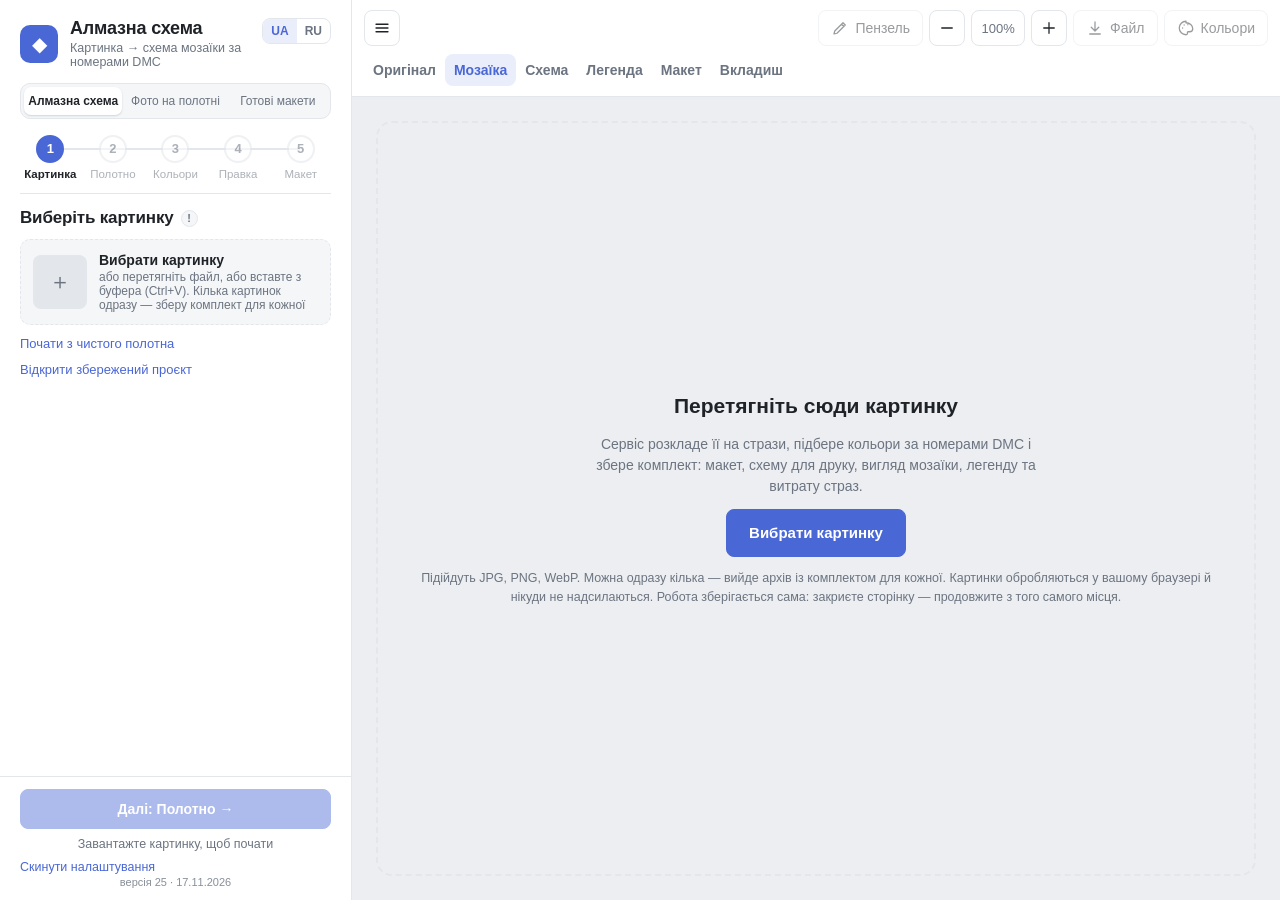
==== index.html @ e8d5567f "Версии 23–25: раздел «Готовые макеты», проверка на ошибки и ускорение - Новый раздел «Готовые макеты" ====
<!doctype html>
<html lang="ru">
<head>
  <meta charset="utf-8">
  <meta name="viewport" content="width=device-width, initial-scale=1, viewport-fit=cover">
  <meta http-equiv="Content-Security-Policy" content="default-src 'none'; script-src 'self'; style-src 'self'; img-src 'self' blob: data:; base-uri 'none'; form-action 'none'">
  <meta name="robots" content="noindex, nofollow">
  <meta name="referrer" content="no-referrer">
  <title>Алмазная схема</title>
  <link rel="icon" href="data:image/svg+xml,%3Csvg xmlns='http://www.w3.org/2000/svg' viewBox='0 0 32 32'%3E%3Crect width='32' height='32' rx='7' fill='%232f5bea'/%3E%3Cpath d='M16 6l9 10-9 10-9-10z' fill='%23fff'/%3E%3C/svg%3E">
  <link rel="stylesheet" href="css/style.css?v=25">
</head>
<body>
  <svg class="sprite" aria-hidden="true">
    <symbol id="i-menu" viewBox="0 0 24 24"><path d="M4 7h16M4 12h16M4 17h16"/></symbol>
    <symbol id="i-pencil" viewBox="0 0 24 24"><path d="M4 20l4-1L19 8l-3-3L5 16l-1 4zM14 7l3 3"/></symbol>
    <symbol id="i-x" viewBox="0 0 24 24"><path d="M6 6l12 12M18 6L6 18"/></symbol>
    <symbol id="i-plus" viewBox="0 0 24 24"><path d="M12 5v14M5 12h14"/></symbol>
    <symbol id="i-minus" viewBox="0 0 24 24"><path d="M5 12h14"/></symbol>
    <symbol id="i-download" viewBox="0 0 24 24"><path d="M12 4v11M7 11l5 5 5-5M5 20h14"/></symbol>
    <symbol id="i-undo" viewBox="0 0 24 24"><path d="M9 7L4 12l5 5M4 12h10a6 6 0 0 1 0 12"/></symbol>
    <symbol id="i-redo" viewBox="0 0 24 24"><path d="M15 7l5 5-5 5M20 12H10a6 6 0 0 0 0 12"/></symbol>
    <symbol id="i-rot-l" viewBox="0 0 24 24"><path d="M4 5v5h5M5 10a8 8 0 1 1 2 7"/></symbol>
    <symbol id="i-rot-r" viewBox="0 0 24 24"><path d="M20 5v5h-5M19 10a8 8 0 1 0-2 7"/></symbol>
    <symbol id="i-flip-h" viewBox="0 0 24 24"><path d="M12 3v18M8 7l-5 5 5 5V7zM16 7l5 5-5 5V7z"/></symbol>
    <symbol id="i-flip-v" viewBox="0 0 24 24"><path d="M3 12h18M7 8l5-5 5 5H7zM7 16l5 5 5-5H7z"/></symbol>
    <symbol id="i-swap" viewBox="0 0 24 24"><path d="M7 4L3 8l4 4M3 8h14M17 12l4 4-4 4M21 16H7"/></symbol>
    <symbol id="i-palette" viewBox="0 0 24 24"><path d="M12 3a9 9 0 1 0 0 18c1.5 0 2-1 2-2s-.5-2 1-2h2a4 4 0 0 0 4-4c0-4.5-4-8-9-8z"/><path d="M7.5 12h.01M9.5 8h.01M14.5 7.5h.01"/></symbol>
  </svg>
  <aside class="panel" id="panel">
    <header class="brand">
      <div class="brand-mark" aria-hidden="true">◆</div>
      <div>
        <h1>Алмазная схема</h1>
        <p>Картинка → схема мозаики по номерам DMC</p>
      </div>
      <div class="lang" role="group" aria-label="Язык">
        <button type="button" data-lang="uk" aria-pressed="false" title="Українська">UA</button>
        <button type="button" data-lang="ru" aria-pressed="false" title="Русский">RU</button>
      </div>
    </header>

    <nav class="sections three" aria-label="Разделы сервиса">
      <a href="index.html" aria-current="page">Алмазная схема</a>
      <a href="canvas.html">Фото на холсте</a>
      <a href="symbols.html">Готовые макеты</a>
    </nav>

    <nav class="stepper" aria-label="Этапы работы">
      <button type="button" data-go="1" aria-current="step"><span>1</span>Картинка</button>
      <button type="button" data-go="2" disabled><span>2</span>Холст</button>
      <button type="button" data-go="3" disabled><span>3</span>Цвета</button>
      <button type="button" data-go="4" disabled><span>4</span>Правка</button>
      <button type="button" data-go="5" disabled><span>5</span>Макет</button>
    </nav>

    <div class="steps" id="steps">
      <section class="step" data-step="1">
        <h2>Выберите картинку</h2>
        <p class="lead">Из неё получится схема мозаики.</p>
        <input type="file" id="file" class="vh" accept="image/*" multiple tabindex="-1" aria-hidden="true">
        <button type="button" class="drop" id="drop">
          <span class="drop-thumb" id="dropThumb" aria-hidden="true">＋</span>
          <span class="drop-text">
            <b id="dropTitle">Выбрать картинку</b>
            <small id="dropHint">или перетащите файл, или вставьте из буфера (Ctrl+V). Несколько картинок сразу — соберу комплект для каждой</small>
          </span>
        </button>
        <div class="image-tools" id="imageTools" hidden>
          <div class="row tight">
            <button type="button" class="icon" id="rotL" title="Повернуть влево" aria-label="Повернуть влево"><svg class="ic" aria-hidden="true"><use href="#i-rot-l"></use></svg></button>
            <button type="button" class="icon" id="rotR" title="Повернуть вправо" aria-label="Повернуть вправо"><svg class="ic" aria-hidden="true"><use href="#i-rot-r"></use></svg></button>
            <button type="button" class="icon" id="flipH" title="Отразить слева направо" aria-label="Отразить слева направо"><svg class="ic" aria-hidden="true"><use href="#i-flip-h"></use></svg></button>
            <button type="button" class="icon" id="flipV" title="Отразить сверху вниз" aria-label="Отразить сверху вниз"><svg class="ic" aria-hidden="true"><use href="#i-flip-v"></use></svg></button>
            <select id="tone" aria-label="Тон картинки">
              <option value="color">Цветная</option>
              <option value="bw">Чёрно-белая</option>
              <option value="sepia">Сепия</option>
            </select>
          </div>
        </div>
        <div class="recent" id="recentBox" hidden>
          <h3>Недавние работы</h3>
          <div class="recent-list" id="recentList"></div>
        </div>
        <button type="button" class="link" id="blankStart" title="Схема без картинки: рисуете кистью по пустому холсту">Начать с чистого холста</button>
        <button type="button" class="link" id="projOpen" title="Открыть файл проекта и продолжить с того же места">Открыть сохранённый проект</button>
        <input type="file" id="projFile" class="vh" accept=".almaz,.json,application/json" tabindex="-1" aria-hidden="true">
      </section>

      <section class="step" data-step="2" hidden>
        <h2>Размер холста</h2>
        <p class="lead">Какого размера будет готовая мозаика и какая часть картинки в неё попадёт.</p>
        <label>Размер
          <select id="sizePreset">
            <option value="20x20">20 × 20 см</option>
            <option value="20x30">20 × 30 см</option>
            <option value="30x30">30 × 30 см</option>
            <option value="30x40">30 × 40 см</option>
            <option value="40x50" selected>40 × 50 см</option>
            <option value="40x60">40 × 60 см</option>
            <option value="50x70">50 × 70 см</option>
            <option value="60x80">60 × 80 см</option>
            <option value="custom">Свой размер</option>
          </select>
        </label>
        <div class="row">
          <label>Ширина, см <input type="number" id="wCm" min="5" max="200" step="1" value="40" data-kind="full"></label>
          <button type="button" class="icon" id="swap" title="Повернуть холст" aria-label="Повернуть холст"><svg class="ic" aria-hidden="true"><use href="#i-swap"></use></svg></button>
          <label>Высота, см <input type="number" id="hCm" min="5" max="200" step="1" value="50" data-kind="full"></label>
        </div>
        <div class="seg" role="radiogroup" aria-label="Тип страз">
          <label><input type="radio" name="shape" value="square" checked data-kind="full"><span>Квадратные 2,5 мм</span></label>
          <label><input type="radio" name="shape" value="round" data-kind="full"><span>Круглые 2,8 мм</span></label>
        </div>
        <p class="stats" id="stats">160 × 200 страз</p>
        <div class="crop" id="cropBox" hidden>
          <canvas id="cropCanvas" aria-label="Выбор части картинки для холста"></canvas>
          <p class="hint keep">Картинка шире или выше холста. Потяните светлую рамку, чтобы выбрать, какая часть попадёт в схему.</p>
        </div>
      </section>

      <section class="step" data-step="3" hidden>
        <h2>Цвета</h2>
        <p class="lead">Сколько цветов взять и как их подобрать.</p>
        <label>Число цветов <output id="nColorsOut">26</output>
          <input type="range" id="nColors" min="5" max="50" value="26" data-kind="full">
        </label>
        <label>Одиночные стразы
          <select id="cleanup" data-kind="full">
            <option value="0">Оставить как есть</option>
            <option value="1" selected>Убрать мелкий шум</option>
            <option value="2">Убрать сильнее</option>
          </select>
        </label>
        <p class="hint">Одиночные стразы другого цвета неудобно выкладывать. Яркие акценты — звёзды, огоньки — остаются.</p>
        <label class="check"><input type="checkbox" id="lines" data-kind="full"><span>Сохранять тонкие линии и контуры</span></label>
        <p class="hint">Для рисунков с обводкой: тонкая тёмная линия не растворяется в фоне, и обводить её кистью почти не придётся. На фотографиях лучше выключить.</p>
        <details>
          <summary>Таблица цветов и наличие</summary>
          <div class="card">
            <div class="card-info">
              <b id="palName">Открытая таблица DMC</b>
              <small id="palHint">454 цвета ниток — оттенки страз могут отличаться</small>
            </div>
            <div class="card-actions">
              <input type="file" id="palFile" class="vh" accept=".csv,.txt,text/csv,text/plain" tabindex="-1" aria-hidden="true">
              <button type="button" id="palPick">Загрузить свою таблицу</button>
              <button type="button" class="link" id="palSample">Скачать образец</button>
              <button type="button" class="link" id="palReset" hidden>Вернуть стандартную</button>
            </div>
          </div>
          <label>Нет в наличии
            <textarea id="stock" rows="2" maxlength="2000" placeholder="Номера через запятую: 3865, 819" data-kind="full"></textarea>
          </label>
          <p class="hint keep" id="stockNote">Эти цвета сервис не будет предлагать ни в одной схеме.</p>
          <label>Не брать цвета, которых меньше, страз
            <input type="number" id="minCount" min="0" max="9999" step="1" value="0" data-kind="full">
          </label>
          <p class="hint">Стразы редких цветов уйдут к ближайшему оттенку — не нужно фасовать пакетик ради десятка штук. 0 — оставить все.</p>
        </details>
        <details>
          <summary>Тонкая настройка картинки</summary>
          <label>Сглаживание <output id="smoothOut">20</output>
            <input type="range" id="smooth" min="0" max="100" value="20" data-kind="full"></label>
          <p class="hint">Убирает рябь в однородных зонах: небо, фон, кожа.</p>
          <label>Плавные переходы <output id="ditherOut">0</output>
            <input type="range" id="dither" min="0" max="100" value="0" step="5" data-kind="full"></label>
          <p class="hint">Смешивает соседние цвета точками. Переходы мягче, но одиночных страз больше.</p>
          <label>Яркость <output id="brightnessOut">0</output>
            <input type="range" id="brightness" min="-50" max="50" value="0" data-kind="full"></label>
          <label>Контраст <output id="contrastOut">0</output>
            <input type="range" id="contrast" min="-50" max="50" value="0" data-kind="full"></label>
          <label>Насыщенность <output id="saturationOut">0</output>
            <input type="range" id="saturation" min="-100" max="100" value="0" data-kind="full"></label>
          <button type="button" class="link" id="resetAdjust">Сбросить тонкую настройку</button>
        </details>
      </section>

      <section class="step" data-step="4" hidden>
        <h2>Правка вручную</h2>
        <p class="lead">Проверьте схему и поправьте то, что не нравится. Этот шаг можно пропустить.</p>
        <ul class="how">
          <li>Карандаш ✎ у цвета — заменить номер на другой.</li>
          <li>Квадратик со значком — поменять значок или цвет клетки.</li>
          <li>Крестик × — убрать цвет из схемы.</li>
          <li>Кисть — нарисовать контур или поправить отдельные стразы.</li>
        </ul>
        <button type="button" class="wide" id="stepBrush">✎ Включить кисть</button>
      </section>

      <section class="step" data-step="5" hidden>
        <h2>Макет и файлы</h2>
        <p class="lead">Подписи для печатного листа. Все поля необязательные.</p>
        <label>Артикул <input type="text" id="article" maxlength="40" placeholder="AS 45462" data-kind="meta"></label>
        <label>Название <input type="text" id="title" maxlength="80" placeholder="Зимові будиночки" data-kind="meta"></label>
        <label>Адреса сайта (до трёх строк)
          <textarea id="urls" rows="2" maxlength="300" placeholder="www.example.com" data-kind="meta"></textarea>
        </label>
        <div class="card">
          <div class="card-info">
            <b>QR-коды и логотип</b>
            <small id="logoHint">До четырёх картинок — встанут в ряд внизу макета.</small>
          </div>
          <div class="logo-list" id="logoList" hidden></div>
          <div class="card-actions">
            <input type="file" id="logoFile" class="vh" accept="image/*" multiple tabindex="-1" aria-hidden="true">
            <button type="button" id="logoPick">Добавить картинки</button>
          </div>
        </div>
        <details>
          <summary>Дополнительно</summary>
          <label class="check"><input type="checkbox" id="autoLight"><span>Печатать тёмные клетки светлее</span></label>
          <p class="hint">Чёрные и очень тёмные цвета на схеме станут серыми: значки читаются, краски уходит меньше. Номера и цвет страз не меняются.</p>
          <label class="check"><input type="checkbox" id="withDocx" checked><span>Этикетки для пакетиков (Word, 24 × 14 мм)</span></label>
          <p class="hint">Файл Word для термопринтера с лентой этикеток 24 × 14 мм, по одной этикетке на страницу: значок, номер цвета и количество страз. Первая этикетка — артикул и название. Если задан запас страз, количество указано уже с запасом.</p>
          <input type="checkbox" id="withLabels" hidden>
          <label class="check"><input type="checkbox" id="withJpg" checked><span>Добавить JPEG для типографии</span></label>
          <p class="hint">Макет одним файлом JPEG, как его берёт типография: CMYK, ровно 300 dpi, имя файла — артикул.</p>
          <label class="check"><input type="checkbox" id="withPdf"><span>Добавить в комплект PDF</span></label>
          <p class="hint">Макет и схема в PDF с точным размером листа — если типография просит PDF.</p>
          <label>Вид вкладыша
            <select id="insertStyle" data-kind="meta">
              <option value="list">Список</option>
              <option value="table">Таблица с номерами</option>
            </select>
          </label>
          <p class="hint">«Список» — значок, образец цвета и номер DMC. «Таблица с номерами» — таблица в рамках с порядковым номером 01, 02, 03…, который удобно ставить на пакетики.</p>
          <label>Размер значков на схеме
            <select id="symSize">
              <option value="100">Обычный</option>
              <option value="112">Крупнее</option>
              <option value="125">Самый крупный</option>
            </select>
          </label>
          <p class="hint">Насколько большим рисовать значок в клетке схемы и макета. «Самый крупный» занимает почти всю клетку.</p>
          <label>Запас страз, %
            <input type="number" id="reserve" min="0" max="50" step="1" value="0" data-kind="meta">
          </label>
          <p class="hint">Сколько страз положить сверх схемы на случай потери. Обычно кладут 10–20 %. Вес в легенде, таблице расхода и на наклейках считается уже с запасом; число страз в схеме не меняется.</p>
          <label>Вес одной стразы, г <input type="text" id="gram" value="0,0057" inputmode="decimal" maxlength="8" data-kind="meta"></label>
        </details>
        <button type="button" class="wide" id="jpgSave" disabled><svg class="ic" aria-hidden="true"><use href="#i-download"></use></svg><span>JPEG для типографии</span></button>
        <p class="hint">Макет одним файлом JPEG, без архива: CMYK, ровно 300 dpi, имя файла — артикул, например 44179.jpg. Его можно сразу отправить в типографию или положить на Google Диск.</p>
        <button type="button" class="link" id="projSave" disabled title="Сохранить картинку, настройки и все ручные правки в один файл — чтобы вернуться к макету позже или на другом компьютере">Сохранить проект в файл</button>
      </section>
    </div>

    <footer class="actions">
      <div class="nav">
        <button type="button" id="stepBack" hidden>← Назад</button>
        <button type="button" class="primary" id="stepNext" disabled>Далее →</button>
        <button type="button" class="primary" id="zip" disabled hidden>Скачать комплект (ZIP)</button>
      </div>
      <p class="status" id="status" role="status" aria-live="polite">Загрузите картинку, чтобы начать</p>
      <p class="foot">
        <button type="button" class="link" id="resetAll">Сбросить настройки</button>
        <span id="version"></span>
      </p>
    </footer>
  </aside>

  <main>
    <nav class="toolbar">
      <button type="button" class="icon" id="panelToggle" aria-pressed="true" title="Скрыть или показать настройки" aria-label="Скрыть или показать настройки"><svg class="ic" aria-hidden="true"><use href="#i-menu"></use></svg></button>
      <div class="tablist" role="tablist" aria-label="Что показать">
        <button role="tab" data-tab="original" aria-selected="false">Оригинал</button>
        <button role="tab" data-tab="mosaic" aria-selected="true">Мозаика</button>
        <button role="tab" data-tab="scheme" aria-selected="false">Схема</button>
        <button role="tab" data-tab="legend" aria-selected="false">Легенда</button>
        <button role="tab" data-tab="layout" aria-selected="false">Макет</button>
        <button role="tab" data-tab="insert" aria-selected="false" title="Лист A4 в набор: значки и номера цветов">Вкладыш</button>
      </div>
      <div class="tools">
        <button type="button" class="toggle" id="brushToggle" aria-pressed="false" disabled title="Рисовать по схеме: поставить стразы нужного цвета вручную"><svg class="ic" aria-hidden="true"><use href="#i-pencil"></use></svg><span>Кисть</span></button>
        <button type="button" class="icon" id="zoomOut" title="Уменьшить" aria-label="Уменьшить"><svg class="ic" aria-hidden="true"><use href="#i-minus"></use></svg></button>
        <button type="button" class="zoom-label" id="zoomFit" title="Вписать в окно"><span id="zoomLabel">100%</span></button>
        <button type="button" class="icon" id="zoomIn" title="Увеличить" aria-label="Увеличить"><svg class="ic" aria-hidden="true"><use href="#i-plus"></use></svg></button>
        <button type="button" id="saveOne" disabled title="Скачать этот файл"><svg class="ic" aria-hidden="true"><use href="#i-download"></use></svg><span>Файл</span></button>
        <button type="button" class="toggle" id="colorsToggle" aria-pressed="true" disabled title="Скрыть или показать список цветов"><svg class="ic" aria-hidden="true"><use href="#i-palette"></use></svg><span>Цвета</span></button>
      </div>
    </nav>
    <div class="brushbar" id="brushBar" hidden>
      <button type="button" class="brush-color" id="brushColor" title="Выбрать цвет кисти из всей таблицы">
        <span class="swatch" id="brushSwatch" aria-hidden="true"></span><b id="brushCode">310</b><span>сменить</span>
      </button>
      <div class="seg" role="radiogroup" aria-label="Инструмент">
        <label><input type="radio" name="tool" value="brush" checked><span>Кисть</span></label>
        <label><input type="radio" name="tool" value="fill"><span>Заливка</span></label>
        <label><input type="radio" name="tool" value="erase"><span>Ластик</span></label>
        <label><input type="radio" name="tool" value="pipette"><span>Пипетка</span></label>
      </div>
      <button type="button" class="toggle" id="brushEmpty" aria-pressed="false" title="Зоны без страз: там на холсте остаётся напечатанная картинка. Работает с кистью и заливкой">Без страз</button>
      <select id="brushSize" aria-label="Размер кисти" title="Размер кисти и ластика">
        <option value="1">1 страза</option>
        <option value="2">2 × 2</option>
        <option value="3">3 × 3</option>
      </select>
      <button type="button" id="brushUndo" disabled title="Отменить последний мазок (Ctrl + Z)"><svg class="ic" aria-hidden="true"><use href="#i-undo"></use></svg><span>Отменить</span></button>
      <button type="button" id="brushRedo" disabled title="Вернуть отменённое (Ctrl + Shift + Z)"><svg class="ic" aria-hidden="true"><use href="#i-redo"></use></svg><span>Вернуть</span></button>
      <label class="check"><input type="checkbox" id="brushUnder"><span>Исходник поверх</span></label>
      <button type="button" class="link" id="brushClear" hidden>Стереть всю прорисовку</button>
      <p class="hint">Цвет кисти — нажмите на цвет в списке или «сменить». Shift + щелчок — прямая линия от прошлой точки. Ластик возвращает стразам цвет, который подобрал сервис. Двигать схему — правой кнопкой мыши или колесом. Клавиша V — сравнить с исходником.</p>
    </div>
    <div class="stage" id="stage">
      <div class="empty" id="empty">
        <h3>Перетащите сюда картинку</h3>
        <p>Сервис разложит её на стразы, подберёт цвета по номерам DMC и соберёт комплект: макет, схему для печати, вид мозаики, легенду и расход страз.</p>
        <button type="button" class="primary" id="emptyPick">Выбрать картинку</button>
        <small>Подойдут JPG, PNG, WebP. Можно сразу несколько — получится архив с комплектом для каждой. Картинки обрабатываются в вашем браузере и никуда не отправляются. Работа сохраняется сама: закроете страницу — продолжите с того же места.</small>
      </div>
      <div class="holder" id="holder" hidden></div>
    </div>
  </main>

  <aside class="colors" id="colorsPanel" hidden>
    <h2>Цвета в схеме <button type="button" class="color-x" id="colorsClose" title="Скрыть список цветов" aria-label="Скрыть список цветов"><svg class="ic" aria-hidden="true"><use href="#i-x"></use></svg></button></h2>
    <div class="summary">
      <div><b id="sumColors">0</b><small>цветов</small></div>
      <div><b id="sumStones">0</b><small>страз</small></div>
      <div><b id="sumGrams">0</b><small>граммов</small></div>
    </div>
    <p class="hint">Нажмите на номер, чтобы подсветить цвет на схеме. Квадратик со значком — поменять значок или цвет клетки на схеме. Карандаш — заменить номер на другой. Крестик — убрать цвет, замену подберёт сервис.</p>
    <div class="color-head" aria-hidden="true"><span></span><span>Номер</span><span>Штук</span><span>Вес</span></div>
    <ul id="colorList"></ul>
    <div class="excluded" id="replacedBox" hidden></div>
    <div class="excluded" id="excludedBox" hidden></div>
  </aside>

  <dialog class="pick" id="pickDialog" aria-labelledby="pickTitle">
    <div class="pick-body">
      <header>
        <span class="swatch" id="pickSwatch" aria-hidden="true"></span>
        <div>
          <h2 id="pickTitle">Заменить цвет</h2>
          <p id="pickSub"></p>
        </div>
        <button type="button" class="icon" id="pickClose" title="Закрыть" aria-label="Закрыть"><svg class="ic" aria-hidden="true"><use href="#i-x"></use></svg></button>
      </header>
      <input type="search" id="pickSearch" placeholder="Номер цвета, например 3865" autocomplete="off" aria-label="Найти номер цвета">
      <p class="hint" id="pickHint"></p>
      <div class="pick-list" id="pickList"></div>
      <p class="hint" id="pickNote"></p>
    </div>
  </dialog>

  <dialog class="pick" id="symDialog" aria-labelledby="symTitle">
    <div class="pick-body">
      <header>
        <span class="swatch" id="symSwatch" aria-hidden="true"></span>
        <div>
          <h2 id="symTitle">Цвет на схеме</h2>
          <p>Номер и цвет страз не меняются — только то, как клетка напечатана на схеме, в легенде и макете.</p>
        </div>
        <button type="button" class="icon" id="symClose" title="Закрыть" aria-label="Закрыть"><svg class="ic" aria-hidden="true"><use href="#i-x"></use></svg></button>
      </header>
      <div class="pick-scroll">
        <h3>Значок</h3>
        <div class="sym-list" id="symList"></div>
        <button type="button" class="link" id="symReset" hidden>Вернуть обычный значок</button>
        <h3>Цвет клетки</h3>
        <p class="hint">Тёмные цвета можно печатать светлее, чтобы значок хорошо читался.</p>
        <div class="print-list" id="printList"></div>
        <label class="inline">Свой цвет <input type="color" id="printCustom" value="#d9d9d9"></label>
      </div>
      <button type="button" class="primary" id="symDone">Готово</button>
    </div>
  </dialog>

  <div class="tip" id="tip" role="tooltip" hidden></div>

  <script src="js/i18n.js?v=25"></script>
  <script src="js/palette-dmc.js?v=25"></script>
  <script src="js/files.js?v=25"></script>
  <script src="js/engine.js?v=25"></script>
  <script src="js/render.js?v=25"></script>
  <script src="js/app.js?v=25"></script>
</body>
</html>
---- css/style.css ----
:root {
  --bg: #f4f5f7;
  --panel: #ffffff;
  --ink: #1f2328;
  --muted: #6b7480;
  --line: #e3e6eb;
  --field: #f5f6f8;
  --accent: #4a67d6;
  --accent-ink: #ffffff;
  --accent-soft: #eaeefb;
  --stage: #eceef2;
  --danger: #c2413a;
  --ok: #2c8a57;
  --shadow: 0 4px 22px rgba(25, 35, 60, 0.14);
  --radius: 10px;
  font-family: -apple-system, BlinkMacSystemFont, "Segoe UI", Roboto, Arial, sans-serif;
  font-size: 14px;
  color: var(--ink);
  color-scheme: light dark;
}

@media (prefers-color-scheme: dark) {
  :root {
    --bg: #15171c;
    --panel: #1b1e24;
    --ink: #e6e8ec;
    --muted: #8f98a5;
    --line: #2a2f38;
    --field: #22262e;
    --accent: #8499f2;
    --accent-ink: #10131f;
    --accent-soft: #262d49;
    --stage: #111318;
    --danger: #f08379;
    --ok: #63c98f;
    --shadow: 0 4px 22px rgba(0, 0, 0, 0.5);
  }
}

* { box-sizing: border-box; }
[hidden] { display: none !important; }
/* поля выбора файла: невидимы, но остаются «живыми» для старых iPad и iPhone */
.vh { position: absolute; width: 1px; height: 1px; opacity: 0; pointer-events: none; overflow: hidden; }

html, body { height: 100%; margin: 0; }
body {
  display: grid;
  grid-template-columns: 352px minmax(0, 1fr);
  grid-template-areas: "panel main";
  background: var(--bg);
}
body.with-colors {
  grid-template-columns: 352px minmax(0, 1fr) 292px;
  grid-template-areas: "panel main colors";
}
/* панель настроек можно убрать, чтобы схема заняла всё окно */
body.hide-panel { grid-template-columns: minmax(0, 1fr); grid-template-areas: "main"; }
body.hide-panel.with-colors { grid-template-columns: minmax(0, 1fr) 292px; grid-template-areas: "main colors"; }
body.hide-panel .panel { display: none; }

/* ---------- панель настроек ---------- */
.panel {
  grid-area: panel;
  height: 100vh; height: 100dvh;
  overflow-y: auto;
  background: var(--panel);
  border-right: 1px solid var(--line);
  padding: 18px 20px 0;
  display: flex;
  flex-direction: column;
}

.brand { display: flex; align-items: center; gap: 12px; padding-bottom: 14px; }
.brand-mark {
  width: 38px; height: 38px; border-radius: 10px; flex: none; display: grid; place-items: center;
  background: var(--accent); color: var(--accent-ink); font-size: 20px;
}
.brand h1 { margin: 0; font-size: 18px; letter-spacing: -0.01em; }
.brand p { margin: 2px 0 0; color: var(--muted); font-size: 12.5px; }
.brand > div:nth-child(2) { flex: 1; min-width: 0; }
.lang { display: flex; flex: none; border: 1px solid var(--line); border-radius: 8px; overflow: hidden; align-self: flex-start; }
.lang button { border: 0; border-radius: 0; padding: 5px 8px; font-size: 12px; font-weight: 600; color: var(--muted); background: none; }
.lang button[aria-pressed="true"] { background: var(--accent-soft); color: var(--accent); }

/* разделы сервиса: мозаика и фото на холсте */
.sections { display: flex; gap: 4px; padding: 3px; margin-bottom: 12px; background: var(--field); border: 1px solid var(--line); border-radius: 10px; }
.sections a { flex: 1; text-align: center; padding: 7px 6px; border-radius: 7px; font-size: 13px; color: var(--muted); text-decoration: none; }
.sections a:hover { color: var(--ink); }
.sections a[aria-current="page"] { background: var(--panel); color: var(--ink); font-weight: 600; box-shadow: 0 1px 2px rgba(20, 30, 60, 0.16); }
.sections.three a { font-size: 12px; padding: 7px 4px; }
.stepper.four { grid-template-columns: repeat(4, 1fr); }
/* готовые макеты: список значков и подсветка */
.sym-rows { list-style: none; margin: 0; padding: 0; display: flex; flex-direction: column; gap: 4px; max-height: 46vh; overflow-y: auto; }
.sym-rows li { display: flex; align-items: center; gap: 4px; }
.sym-row { flex: 1; min-width: 0; display: flex; align-items: center; gap: 10px; padding: 5px 8px; text-align: left; }
.sym-row[aria-pressed="true"] { border-color: var(--accent); background: var(--accent-soft); }
.row-thumb { flex: none; display: flex; align-items: center; height: 34px; background: #fff; border-radius: 5px; padding: 0 3px; overflow: hidden; max-width: 150px; }
.row-thumb img { height: 34px; display: block; }
.row-info { flex: 1; min-width: 0; display: flex; flex-direction: column; font-size: 12.5px; }
.row-info b { font-weight: 600; font-variant-numeric: tabular-nums; }
.warn-text { color: #c07a00; }
.row-target { flex: none; font-size: 18px; font-weight: 700; color: var(--muted); min-width: 34px; text-align: right; font-family: Arial, "Segoe UI Symbol", "Apple Symbols", "Arial Unicode MS", sans-serif; }
.row-target.set { color: var(--accent); }
.holder canvas.overlay { pointer-events: none; background: none; box-shadow: none; }
body.ready-layouts .stage { cursor: grab; }
#symWarn { color: #c07a00; font-weight: 600; display: flex; align-items: center; gap: 8px; }
#symWarn[hidden] { display: none; }
#symWarn img { height: 30px; border-radius: 4px; background: #fff; }
.stepper.four::before { left: 12.5%; right: 12.5%; }
.actions .quality { margin-bottom: 8px; }
.quality { font-size: 12.5px; line-height: 1.4; padding: 8px 10px; border-radius: 8px; background: var(--field); border: 1px solid var(--line); color: var(--ok); }
.quality.warn { color: var(--ink); border-color: #d9a520; }
.quality.bad { color: var(--danger); border-color: var(--danger); font-weight: 600; }
body.poster .stage.pannable .holder canvas { cursor: grab; }
body.poster .tools button > .ic + span { display: inline; } /* единственная кнопка — подпись оставляем и на телефоне */
body.poster .stage.panning .holder canvas { cursor: grabbing; }

/* этапы: наверху пять кнопок, под ними — настройки только выбранного этапа */
.stepper { display: grid; grid-template-columns: repeat(5, 1fr); gap: 2px; padding: 4px 0 12px; position: relative; }
.stepper::before { content: ""; position: absolute; left: 10%; right: 10%; top: 17px; height: 2px; background: var(--line); }
.stepper button {
  position: relative; border: 0; background: none; padding: 0 2px; display: flex; flex-direction: column; align-items: center; gap: 5px;
  font-size: 11.5px; color: var(--muted); line-height: 1.1;
}
.stepper button span {
  width: 28px; height: 28px; border-radius: 50%; display: grid; place-items: center; font-size: 13px; font-weight: 700;
  background: var(--panel); border: 2px solid var(--line); color: var(--muted);
}
.stepper button.done span { border-color: var(--accent); color: var(--accent); background: var(--accent-soft); }
.stepper button[aria-current="step"] { color: var(--ink); font-weight: 600; }
.stepper button[aria-current="step"] span { background: var(--accent); border-color: var(--accent); color: var(--accent-ink); }
.stepper button:hover:not(:disabled) span { border-color: var(--accent); }
.stepper button:disabled { opacity: 0.55; }

.steps { flex: 1; }
.step { padding: 14px 0 18px; border-top: 1px solid var(--line); display: flex; flex-direction: column; gap: 11px; }
.step h2 { margin: 0; font-size: 17px; letter-spacing: -0.01em; }
.lead { margin: -6px 0 2px; font-size: 13px; color: var(--muted); line-height: 1.4; }
.how { margin: 0; padding: 0; list-style: none; display: flex; flex-direction: column; gap: 6px; font-size: 13px; line-height: 1.4; }
.how li { background: var(--field); border: 1px solid var(--line); border-radius: 8px; padding: 8px 10px; }
button.wide { width: 100%; padding: 10px; font-weight: 600; }
/* иконки: один набор, тонкая линия, цвет текста кнопки */
.sprite { position: absolute; width: 0; height: 0; overflow: hidden; }
.sprite symbol { fill: none; stroke: currentColor; stroke-width: 1.7; stroke-linecap: round; stroke-linejoin: round; }
.ic { width: 18px; height: 18px; flex: none; display: block; pointer-events: none; fill: none; stroke: currentColor; stroke-width: 1.7; stroke-linecap: round; stroke-linejoin: round; }
button:has(> .ic) { display: inline-flex; align-items: center; justify-content: center; gap: 6px; }
.color-x .ic { width: 14px; height: 14px; }

/* подсказка: «!» рядом с названием, текст появляется при наведении или нажатии */
.info {
  width: 17px; height: 17px; padding: 0; flex: none; border-radius: 50%; border: 1px solid var(--line);
  background: var(--field); color: var(--muted); font-size: 11px; font-weight: 700; line-height: 1; cursor: help;
  display: inline-grid; place-items: center; vertical-align: middle;
}
.info:hover, .info:focus-visible, .info[aria-expanded="true"] { background: var(--accent); border-color: var(--accent); color: var(--accent-ink); }
.with-info { display: inline-flex; align-items: center; gap: 7px; }
h2 > .info, h3 > .info, summary > .info { margin-left: 7px; }
.tip {
  position: fixed; z-index: 50; max-width: 280px; padding: 9px 11px; border-radius: 8px; font-size: 12.5px; line-height: 1.45;
  background: var(--ink); color: var(--panel); box-shadow: var(--shadow); pointer-events: none;
}

.recent h3 { margin: 4px 0 6px; font-size: 12px; color: var(--muted); font-weight: 600; }
.recent-list { display: grid; grid-template-columns: repeat(4, 1fr); gap: 6px; }
.recent-item { position: relative; padding: 0; border-radius: 8px; overflow: hidden; aspect-ratio: 1; background: var(--field) center / cover no-repeat; }
.recent-item span { position: absolute; left: 0; right: 0; bottom: 0; padding: 2px 4px; font-size: 10px; background: rgba(0, 0, 0, 0.55); color: #fff; overflow: hidden; text-overflow: ellipsis; white-space: nowrap; }

label { display: flex; flex-direction: column; gap: 5px; font-size: 13px; color: var(--muted); position: relative; }
label output { position: absolute; right: 0; top: 0; color: var(--ink); font-weight: 600; font-variant-numeric: tabular-nums; }
label.check { flex-direction: row; align-items: center; gap: 8px; color: var(--ink); cursor: pointer; }
label.check input { width: 16px; height: 16px; margin: 0; flex: none; accent-color: var(--accent); }
.hint { margin: -4px 0 0; font-size: 12px; color: var(--muted); line-height: 1.4; }

input[type="text"], input[type="number"], input[type="search"], select, textarea {
  font: inherit; color: var(--ink); background: var(--field); border: 1px solid var(--line);
  border-radius: 8px; padding: 8px 10px; width: 100%; min-width: 0;
}
textarea { resize: vertical; }
input:focus-visible, select:focus-visible, textarea:focus-visible, button:focus-visible, summary:focus-visible {
  outline: 2px solid var(--accent); outline-offset: 1px;
}
input[type="range"] { width: 100%; accent-color: var(--accent); margin: 2px 0; }

.row { display: flex; gap: 8px; align-items: flex-end; }
.row label { flex: 1; min-width: 0; }
.row.tight { gap: 6px; align-items: center; }
.row.tight select { flex: 1; min-width: 0; }

button {
  font: inherit; cursor: pointer; border-radius: 8px; border: 1px solid var(--line);
  background: var(--panel); color: var(--ink); padding: 8px 12px;
}
button:disabled { opacity: 0.45; cursor: default; }
button:hover:not(:disabled) { border-color: var(--accent); }
button.icon { width: 36px; height: 36px; padding: 0; font-size: 18px; flex: none; line-height: 1; }
button.link { border: 0; background: none; color: var(--accent); padding: 0; font-size: 13px; text-align: left; }
button.link:hover { text-decoration: underline; }
button.primary {
  background: var(--accent); border-color: var(--accent); color: var(--accent-ink);
  font-weight: 600; padding: 12px; width: 100%; font-size: 15px;
}
button.primary:hover:not(:disabled) { filter: brightness(1.08); }

/* выбор картинки */
.drop {
  display: flex; align-items: center; gap: 12px; width: 100%; text-align: left;
  border: 1.5px dashed var(--line); border-radius: var(--radius); padding: 12px; background: var(--field);
}
.drop.over { border-color: var(--accent); background: var(--accent-soft); }
.drop-thumb {
  width: 54px; height: 54px; border-radius: 8px; flex: none; background: var(--line) center / cover no-repeat;
  display: grid; place-items: center; color: var(--muted); font-size: 22px;
}
.drop-text { display: flex; flex-direction: column; gap: 2px; min-width: 0; }
.drop-text b { font-size: 14px; overflow: hidden; text-overflow: ellipsis; white-space: nowrap; }
.drop-text small { font-size: 12px; color: var(--muted); }

.crop { display: flex; flex-direction: column; gap: 6px; align-items: center; }
.crop canvas { border-radius: 8px; cursor: grab; touch-action: none; max-width: 100%; }
.crop canvas:active { cursor: grabbing; }
.crop .hint { margin: 0; align-self: stretch; }

.seg { display: flex; background: var(--field); border: 1px solid var(--line); border-radius: 8px; padding: 3px; gap: 3px; }
.seg label { flex: 1; }
.seg input { position: absolute; opacity: 0; pointer-events: none; }
.seg span { text-align: center; padding: 7px 4px; border-radius: 6px; cursor: pointer; font-size: 13px; color: var(--muted); }
.seg input:checked + span { background: var(--panel); color: var(--ink); font-weight: 600; box-shadow: 0 1px 2px rgba(20, 30, 60, 0.18); }
.seg input:focus-visible + span { outline: 2px solid var(--accent); }

.stats { margin: 0; font-size: 13px; font-variant-numeric: tabular-nums; }

.card { border: 1px solid var(--line); border-radius: 8px; padding: 10px; display: flex; flex-direction: column; gap: 8px; background: var(--field); }
.card-info { display: flex; flex-direction: column; gap: 2px; min-width: 0; }
.card-info b { font-size: 13px; overflow: hidden; text-overflow: ellipsis; white-space: nowrap; }
.card-info small { font-size: 12px; color: var(--muted); }
.card-actions { display: flex; flex-wrap: wrap; gap: 6px 14px; align-items: center; }
.card-actions > button:not(.link) { padding: 6px 10px; font-size: 13px; }

details { border: 1px solid var(--line); border-radius: 8px; padding: 8px 10px; }
details[open] { display: flex; flex-direction: column; gap: 10px; }
summary { cursor: pointer; font-size: 13px; }

.actions {
  position: sticky; bottom: 0; margin: auto -20px 0; padding: 12px 20px 12px;
  background: var(--panel); border-top: 1px solid var(--line);
}
.nav { display: flex; gap: 8px; }
.nav button { padding: 11px 12px; font-size: 14px; }
.nav button.primary { flex: 1; width: auto; }
.nav #stepBack { flex: none; }
.status { margin: 8px 0 0; font-size: 12.5px; color: var(--muted); min-height: 17px; text-align: center; }
.status.error { color: var(--danger); font-weight: 600; }
.status.ok { color: var(--ok); }
.foot { margin: 6px 0 0; display: flex; flex-wrap: wrap; justify-content: space-between; align-items: baseline; gap: 2px 10px; font-size: 11px; color: var(--muted); }
.foot button.link { white-space: nowrap; }
.foot #version { flex-basis: 100%; text-align: center; opacity: 0.8; }
.foot button.link { font-size: 12.5px; }

/* ---------- область просмотра ---------- */
main { grid-area: main; min-width: 0; height: 100vh; height: 100dvh; display: flex; flex-direction: column; }

.toolbar > #panelToggle[aria-pressed="false"] { background: var(--accent-soft); border-color: var(--accent); color: var(--accent); }
.toolbar .tablist { flex: 1; }
.toolbar {
  display: flex; justify-content: space-between; align-items: center; gap: 8px 8px; flex-wrap: wrap;
  padding: 10px 12px; background: var(--panel); border-bottom: 1px solid var(--line);
}
.tablist { display: flex; gap: 0; flex-wrap: wrap; }
.tablist button { border: 0; background: none; color: var(--muted); padding: 8px 9px; font-weight: 600; }
.tablist button[aria-selected="true"] { background: var(--accent-soft); color: var(--accent); }
.tools { display: flex; gap: 6px; align-items: center; }
button.zoom-label { min-width: 54px; height: 36px; padding: 0 6px; text-align: center; font-variant-numeric: tabular-nums; color: var(--muted); font-size: 13px; }

.stage { flex: 1; min-height: 0; overflow: auto; background: var(--stage); position: relative; }
.stage.pannable { cursor: grab; }
.stage.panning { cursor: grabbing; user-select: none; }
.holder { min-width: 100%; min-height: 100%; display: grid; place-items: center; padding: 20px; width: max-content; }
.holder > * { grid-area: 1 / 1; }
.holder canvas { display: block; background: #fff; box-shadow: var(--shadow); }
.holder canvas.ghost { opacity: 0.5; pointer-events: none; background: none; box-shadow: none; }

.empty {
  position: absolute; inset: 24px; border: 2px dashed var(--line); border-radius: 16px;
  display: flex; flex-direction: column; align-items: center; justify-content: center; gap: 12px;
  text-align: center; color: var(--muted); padding: 24px; line-height: 1.5;
}
.empty.over { border-color: var(--accent); background: var(--accent-soft); }
.empty h3 { color: var(--ink); font-size: 21px; margin: 0; }
.empty p { margin: 0; max-width: 440px; }
.empty .primary { width: auto; padding: 12px 22px; }
.empty small { font-size: 12.5px; }

/* ---------- список цветов ---------- */
.colors {
  grid-area: colors; height: 100vh; height: 100dvh; overflow-y: auto; background: var(--panel);
  border-left: 1px solid var(--line); padding: 16px 14px; display: flex; flex-direction: column; gap: 10px;
}
.colors h2 { margin: 0; font-size: 12.5px; text-transform: uppercase; letter-spacing: 0.05em; display: flex; align-items: center; }
.colors h2 .info { order: 1; }
.colors h2 #colorsClose { order: 2; margin-left: auto; }
.summary { display: grid; grid-template-columns: repeat(3, 1fr); gap: 6px; }
.summary div { background: var(--field); border-radius: 8px; padding: 8px 6px; text-align: center; }
.summary b { display: block; font-size: 15px; font-variant-numeric: tabular-nums; }
.summary small { font-size: 11px; color: var(--muted); }

.color-head { display: grid; grid-template-columns: 30px 1fr 50px 36px; gap: 6px; align-items: center; }
.color-row { display: grid; grid-template-columns: 1fr 50px 36px; gap: 6px; align-items: center; }
.color-head { font-size: 11px; color: var(--muted); text-transform: uppercase; letter-spacing: 0.04em; padding: 0 62px 0 0; }
.color-head span:nth-child(n + 3), .color-row span:nth-child(n + 2) { text-align: right; }

#colorList { list-style: none; margin: 0; padding: 0; display: flex; flex-direction: column; gap: 2px; }
#colorList li { display: flex; align-items: center; gap: 2px; }
.color-row {
  flex: 1; min-width: 0; border: 1px solid transparent; background: none; padding: 4px 6px; text-align: left;
  font-variant-numeric: tabular-nums; font-size: 13px;
}
.color-row:hover:not(:disabled) { background: var(--field); border-color: transparent; }
.color-row[aria-pressed="true"] { background: var(--accent-soft); border-color: var(--accent); }
.swatch {
  width: 26px; height: 26px; border-radius: 5px; display: grid; place-items: center;
  font-weight: 700; font-size: 14px; border: 1px solid rgba(128, 128, 128, 0.45);
}
button.swatch-btn { padding: 0; flex: none; line-height: 1; }
button.swatch-btn:hover:not(:disabled) { outline: 2px solid var(--accent); outline-offset: 1px; }
button.swatch-btn.custom { box-shadow: 0 0 0 2px var(--panel), 0 0 0 3.5px var(--accent); }
.color-row .code { font-weight: 600; overflow: hidden; text-overflow: ellipsis; white-space: nowrap; }
.color-row .muted { color: var(--muted); }
.color-x { width: 26px; height: 26px; padding: 0; border: 0; background: none; color: var(--muted); font-size: 16px; flex: none; line-height: 1; }
.color-x:hover:not(:disabled) { color: var(--danger); background: var(--field); }
.color-edit { font-size: 14px; }
.color-edit:hover:not(:disabled), .color-edit.changed { color: var(--accent); }

.excluded { display: flex; flex-wrap: wrap; gap: 6px; align-items: center; font-size: 12.5px; color: var(--muted); }
.chip { padding: 3px 8px; font-size: 12.5px; border-radius: 999px; background: var(--field); }

/* ---------- кисть ---------- */
button.toggle[aria-pressed="true"] { background: var(--accent); border-color: var(--accent); color: var(--accent-ink); font-weight: 600; }
.brushbar {
  display: flex; flex-wrap: wrap; align-items: center; gap: 8px 10px; padding: 8px 16px;
  background: var(--accent-soft); border-bottom: 1px solid var(--line);
}
.brushbar .hint { margin: 0; flex-basis: 100%; }
.brushbar select { width: auto; padding: 7px 8px; }
.brushbar .seg { background: var(--panel); }
.brushbar .seg span { padding: 6px 10px; white-space: nowrap; }
.brush-color { display: flex; align-items: center; gap: 8px; padding: 4px 10px 4px 5px; }
.brush-color span:last-child { color: var(--accent); font-size: 12.5px; }
.stage.brush canvas { cursor: crosshair; touch-action: none; }
.holder canvas { touch-action: none; } /* сдвиг и масштаб пальцами обрабатывает сам сервис */
.stage.brush { cursor: default; }

.logo-list { display: flex; flex-wrap: wrap; gap: 8px; }
.logo-item { position: relative; background: #fff; border: 1px solid var(--line); border-radius: 6px; padding: 4px; display: flex; }
.logo-item img { height: 46px; max-width: 110px; object-fit: contain; display: block; }
.logo-item .color-x { position: absolute; top: -8px; right: -8px; width: 20px; height: 20px; border-radius: 50%; background: var(--panel); border: 1px solid var(--line); font-size: 13px; }

/* ---------- окно замены цвета ---------- */
.pick {
  width: min(560px, calc(100vw - 24px)); max-height: min(640px, calc(100vh - 24px)); padding: 0;
  border: 1px solid var(--line); border-radius: 14px; background: var(--panel); color: var(--ink); box-shadow: var(--shadow);
}
.pick::backdrop { background: rgba(10, 14, 24, 0.5); }
.pick-body { display: flex; flex-direction: column; gap: 10px; padding: 16px; max-height: inherit; }
.pick header { display: flex; align-items: center; gap: 12px; }
.pick header > div { flex: 1; min-width: 0; }
.pick header .swatch { width: 38px; height: 38px; font-size: 18px; flex: none; }
.pick h2 { margin: 0; font-size: 16px; }
.pick header p { margin: 2px 0 0; font-size: 12.5px; color: var(--muted); }
.pick .hint { margin: 0; }
.pick .hint:empty { display: none; }
.pick-list {
  flex: 1; min-height: 120px; overflow-y: auto; display: grid; grid-template-columns: repeat(auto-fill, minmax(92px, 1fr));
  gap: 6px; align-content: start; padding: 2px;
}
.pick-item {
  display: flex; align-items: center; gap: 7px; padding: 5px 6px; font-size: 13px; font-weight: 600;
  font-variant-numeric: tabular-nums; text-align: left; min-width: 0;
}
.pick-item .swatch { width: 24px; height: 24px; flex: none; }
.pick-item span:last-child { overflow: hidden; text-overflow: ellipsis; white-space: nowrap; }
.pick-item.in-scheme { border-color: var(--accent); background: var(--accent-soft); }

/* окно значка и цвета клетки */
.pick-scroll { flex: 1; min-height: 0; overflow-y: auto; display: flex; flex-direction: column; gap: 10px; padding: 2px; }
.pick h3 { margin: 4px 0 0; font-size: 12.5px; text-transform: uppercase; letter-spacing: 0.05em; }
.sym-list { display: grid; grid-template-columns: repeat(auto-fill, minmax(38px, 1fr)); gap: 5px; }
.sym-item { height: 38px; padding: 0; font-size: 19px; font-weight: 700; line-height: 1; font-family: Arial, "Segoe UI Symbol", "Apple Symbols", "Arial Unicode MS", sans-serif; }
.swatch { font-family: Arial, "Segoe UI Symbol", "Apple Symbols", "Arial Unicode MS", sans-serif; }
.sym-item.used { color: var(--muted); border-style: dashed; }
.sym-item.current, .print-item.current { border-color: var(--accent); background: var(--accent-soft); box-shadow: 0 0 0 1px var(--accent); }
.print-list { display: grid; grid-template-columns: repeat(auto-fill, minmax(150px, 1fr)); gap: 6px; }
.print-item { display: flex; align-items: center; gap: 8px; padding: 5px 8px; font-size: 13px; text-align: left; }
.print-item .swatch { flex: none; }
label.inline { flex-direction: row; align-items: center; gap: 10px; }
input[type="color"] { width: 44px; height: 30px; padding: 0; border: 1px solid var(--line); border-radius: 6px; background: var(--field); }
.pick .primary { width: auto; align-self: flex-end; padding: 9px 22px; font-size: 14px; }

/* ---------- узкие экраны ---------- */
@media (max-width: 1280px) {
  body, body.with-colors { grid-template-columns: 352px minmax(0, 1fr); grid-template-rows: minmax(0, 1fr) auto; grid-template-areas: "panel main" "panel colors"; height: 100vh; height: 100dvh; }
  body.hide-panel, body.hide-panel.with-colors { grid-template-columns: minmax(0, 1fr); grid-template-areas: "main" "colors"; }
  main { height: auto; min-height: 0; }
  .colors { height: auto; max-height: 34vh; border-left: 0; border-top: 1px solid var(--line); }
  #colorList { display: grid; grid-template-columns: repeat(auto-fill, minmax(256px, 1fr)); gap: 2px 14px; }
  .color-head { display: none; }
  /* вкладки — отдельной строкой: рядом с кнопками им тесно */
  .toolbar .tablist { flex: 1 1 100%; order: 2; flex-wrap: nowrap; overflow-x: auto; scrollbar-width: none; }
  .toolbar .tablist::-webkit-scrollbar { display: none; }
  .toolbar .tablist button { white-space: nowrap; }
  .tools { flex: 1; justify-content: flex-end; }
}

/* телефон и планшет в книжной ориентации: схема сверху, настройки этапа — снизу,
   список цветов выезжает поверх по кнопке «Цвета» */
@media (max-width: 820px) {
  body, body.with-colors, body.hide-panel, body.hide-panel.with-colors {
    display: grid; height: 100vh; height: 100dvh; grid-template-columns: minmax(0, 1fr);
    grid-template-rows: minmax(0, 1fr) auto; grid-template-areas: "main" "panel";
  }
  body.hide-panel, body.hide-panel.with-colors { grid-template-rows: minmax(0, 1fr); grid-template-areas: "main"; }
  main { height: auto; min-height: 0; }
  .panel { height: auto; max-height: 46vh; max-height: 46dvh; border-right: 0; border-top: 1px solid var(--line); padding: 10px 14px 0; }
  .brand { padding-bottom: 8px; }
  .brand-mark { width: 28px; height: 28px; font-size: 15px; border-radius: 8px; }
  .brand h1 { font-size: 15px; }
  .brand p { display: none; }
  .stepper { padding: 0 0 8px; }
  .stepper::before { top: 13px; }
  .stepper button { font-size: 10.5px; gap: 3px; }
  .stepper button span { width: 26px; height: 26px; }
  .step { padding: 10px 0 12px; gap: 9px; }
  .step h2 { font-size: 15px; }
  .actions { margin: auto -14px 0; padding: 8px 14px calc(8px + env(safe-area-inset-bottom)); }
  .foot { display: none; }
  .status { margin-top: 5px; }
  .toolbar { padding: 6px 8px; gap: 6px; }
  .toolbar .tablist { flex-wrap: nowrap; overflow-x: auto; scrollbar-width: none; flex: 1 1 100%; order: 2; }
  .toolbar .tablist::-webkit-scrollbar { display: none; }
  .toolbar .tablist button { white-space: nowrap; padding: 7px 9px; }
  .tools { flex: 1; justify-content: flex-end; }
  .tools button > .ic + span { display: none; } /* на узком экране у кнопок остаются значки */
  .brushbar { padding: 6px 8px; gap: 6px; }
  .holder { padding: 10px; }
  .empty { inset: 10px; padding: 14px; gap: 8px; }
  .empty h3 { font-size: 17px; }
  .empty p { display: none; }
  .colors {
    position: fixed; left: 0; right: 0; bottom: 0; z-index: 20; max-height: 64vh; max-height: 64dvh;
    border-radius: 14px 14px 0 0; box-shadow: 0 -8px 30px rgba(0, 0, 0, 0.3); padding-bottom: calc(14px + env(safe-area-inset-bottom));
  }
  .pick { width: calc(100vw - 16px); max-height: calc(100dvh - 16px); }
  /* рисуют по схеме — ей нужен весь экран: от панели остаются только «Назад» и «Далее» */
  body.painting .brand, body.painting .sections, body.painting .stepper, body.painting .steps, body.painting .status { display: none; }
  .sections { margin-bottom: 8px; }
  body.painting .panel { padding-top: 0; }
  body.painting .actions { border-top: 0; }
}

/* совсем узкий экран: масштаб — двумя пальцами, кнопки «−» и «+» не нужны */
@media (max-width: 520px) {
  #zoomOut, #zoomIn { display: none; }
}

/* палец вместо мыши: крупнее всё, во что нужно попадать */
@media (pointer: coarse) {
  .info { width: 24px; height: 24px; font-size: 13px; }
  .color-x { width: 34px; height: 34px; }
  .color-x .ic { width: 17px; height: 17px; }
  button.icon { width: 40px; height: 40px; }
  button.zoom-label { height: 40px; }
  .swatch-btn { width: 32px; height: 32px; }
  .color-row { padding: 8px 6px; }
  input[type="text"], input[type="number"], input[type="search"], select, textarea { font-size: 16px; } /* иначе iPhone приближает страницу при вводе */
  .pick-item { padding: 8px 6px; }
  .sym-item { height: 44px; }
  .chip { padding: 7px 11px; }
  .stepper button span { width: 30px; height: 30px; }
}
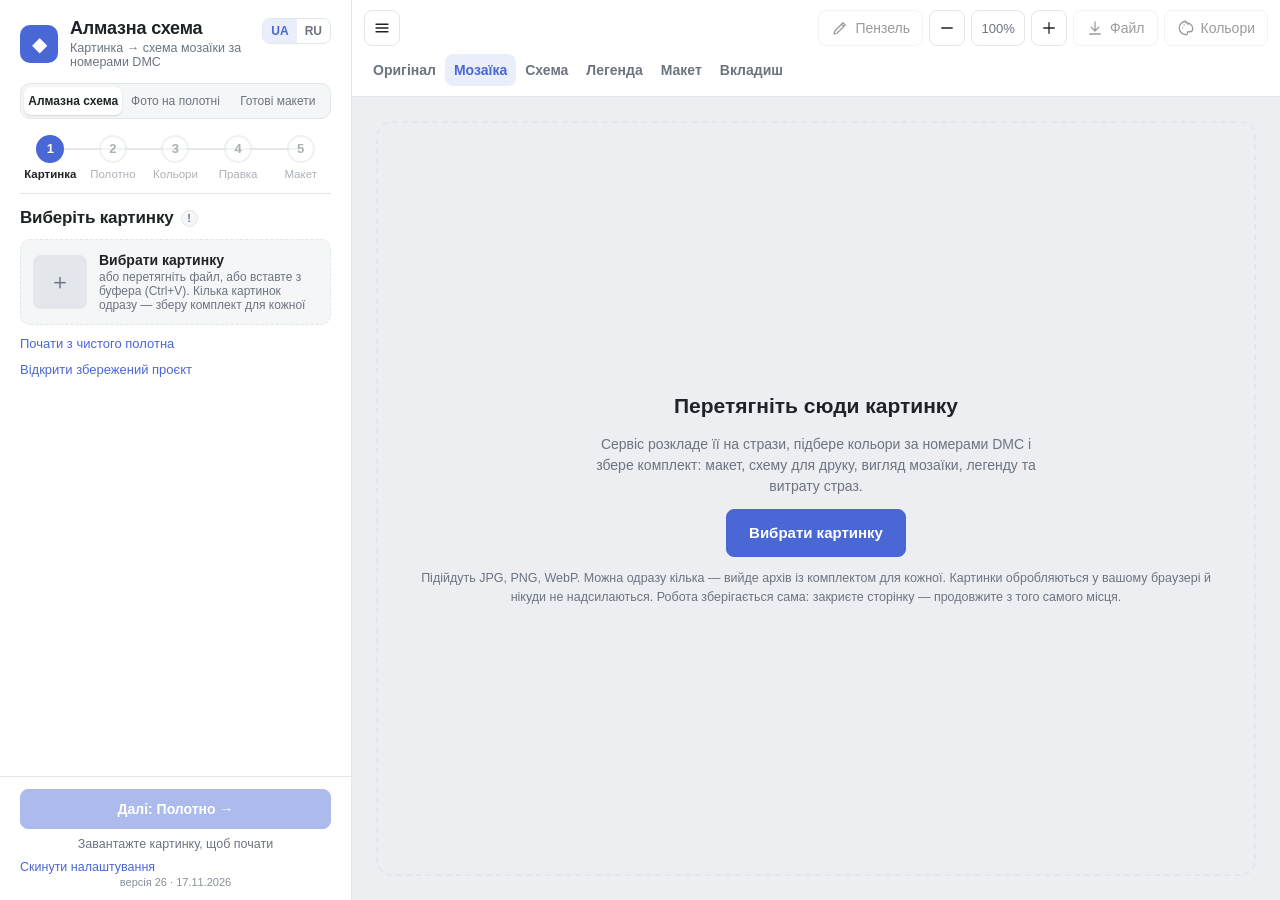
==== commit 6f2355bb: "Версия 26: подсветка цвета контрастной краской Выбранный цвет заливается яркой краской по всей карти" ====
--- a/index.html
+++ b/index.html
@@ -8,7 +8,7 @@
   <meta name="referrer" content="no-referrer">
   <title>Алмазная схема</title>
   <link rel="icon" href="data:image/svg+xml,%3Csvg xmlns='http://www.w3.org/2000/svg' viewBox='0 0 32 32'%3E%3Crect width='32' height='32' rx='7' fill='%232f5bea'/%3E%3Cpath d='M16 6l9 10-9 10-9-10z' fill='%23fff'/%3E%3C/svg%3E">
-  <link rel="stylesheet" href="css/style.css?v=25">
+  <link rel="stylesheet" href="css/style.css?v=26">
 </head>
 <body>
   <svg class="sprite" aria-hidden="true">
@@ -298,9 +298,10 @@
       </select>
       <button type="button" id="brushUndo" disabled title="Отменить последний мазок (Ctrl + Z)"><svg class="ic" aria-hidden="true"><use href="#i-undo"></use></svg><span>Отменить</span></button>
       <button type="button" id="brushRedo" disabled title="Вернуть отменённое (Ctrl + Shift + Z)"><svg class="ic" aria-hidden="true"><use href="#i-redo"></use></svg><span>Вернуть</span></button>
+      <button type="button" class="toggle" id="brushHi" aria-pressed="false" title="Показать все стразы цвета кисти яркой контрастной краской (клавиша Q)">Подсветить</button>
       <label class="check"><input type="checkbox" id="brushUnder"><span>Исходник поверх</span></label>
       <button type="button" class="link" id="brushClear" hidden>Стереть всю прорисовку</button>
-      <p class="hint">Цвет кисти — нажмите на цвет в списке или «сменить». Shift + щелчок — прямая линия от прошлой точки. Ластик возвращает стразам цвет, который подобрал сервис. Двигать схему — правой кнопкой мыши или колесом. Клавиша V — сравнить с исходником.</p>
+      <p class="hint">Цвет кисти — нажмите на цвет в списке или «сменить». Shift + щелчок — прямая линия от прошлой точки. Ластик возвращает стразам цвет, который подобрал сервис. Двигать схему — правой кнопкой мыши или колесом. Клавиша V — сравнить с исходником, Q — подсветить цвет кисти.</p>
     </div>
     <div class="stage" id="stage">
       <div class="empty" id="empty">
@@ -320,7 +321,7 @@
       <div><b id="sumStones">0</b><small>страз</small></div>
       <div><b id="sumGrams">0</b><small>граммов</small></div>
     </div>
-    <p class="hint">Нажмите на номер, чтобы подсветить цвет на схеме. Квадратик со значком — поменять значок или цвет клетки на схеме. Карандаш — заменить номер на другой. Крестик — убрать цвет, замену подберёт сервис.</p>
+    <p class="hint">Нажмите на номер, чтобы подсветить цвет: все его стразы станут яркими по всей картинке (снять — ещё раз или клавиша Q). Квадратик со значком — поменять значок или цвет клетки на схеме. Карандаш — заменить номер на другой. Крестик — убрать цвет, замену подберёт сервис.</p>
     <div class="color-head" aria-hidden="true"><span></span><span>Номер</span><span>Штук</span><span>Вес</span></div>
     <ul id="colorList"></ul>
     <div class="excluded" id="replacedBox" hidden></div>
@@ -369,11 +370,11 @@
 
   <div class="tip" id="tip" role="tooltip" hidden></div>
 
-  <script src="js/i18n.js?v=25"></script>
-  <script src="js/palette-dmc.js?v=25"></script>
-  <script src="js/files.js?v=25"></script>
-  <script src="js/engine.js?v=25"></script>
-  <script src="js/render.js?v=25"></script>
-  <script src="js/app.js?v=25"></script>
+  <script src="js/i18n.js?v=26"></script>
+  <script src="js/palette-dmc.js?v=26"></script>
+  <script src="js/files.js?v=26"></script>
+  <script src="js/engine.js?v=26"></script>
+  <script src="js/render.js?v=26"></script>
+  <script src="js/app.js?v=26"></script>
 </body>
 </html>
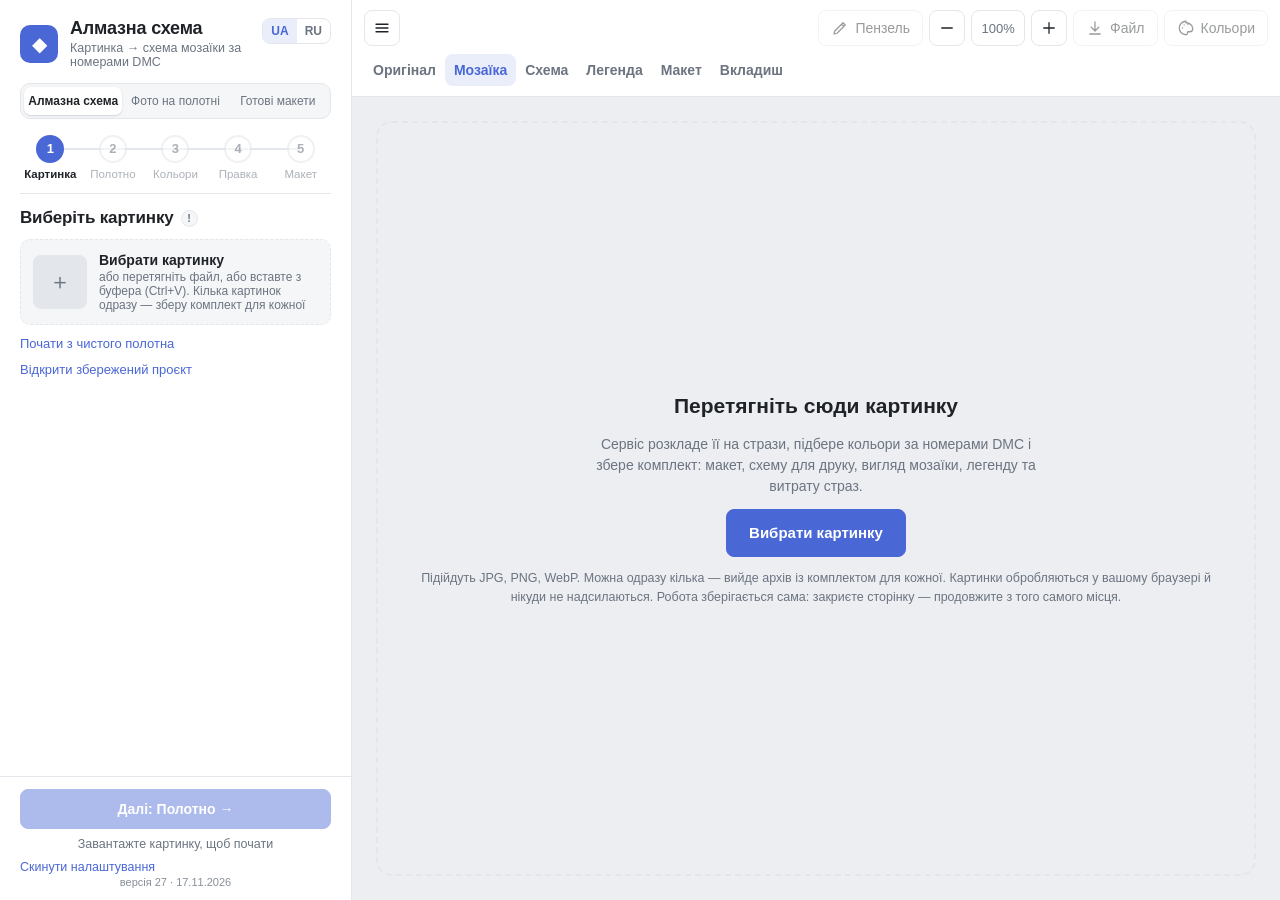
==== commit a3a0f62e: "Версия 27: PNG в разделе «Готовые макеты» Готовый макет можно загрузить и в PNG: файл читается без п" ====
--- a/index.html
+++ b/index.html
@@ -8,7 +8,7 @@
   <meta name="referrer" content="no-referrer">
   <title>Алмазная схема</title>
   <link rel="icon" href="data:image/svg+xml,%3Csvg xmlns='http://www.w3.org/2000/svg' viewBox='0 0 32 32'%3E%3Crect width='32' height='32' rx='7' fill='%232f5bea'/%3E%3Cpath d='M16 6l9 10-9 10-9-10z' fill='%23fff'/%3E%3C/svg%3E">
-  <link rel="stylesheet" href="css/style.css?v=26">
+  <link rel="stylesheet" href="css/style.css?v=27">
 </head>
 <body>
   <svg class="sprite" aria-hidden="true">
@@ -370,11 +370,11 @@
 
   <div class="tip" id="tip" role="tooltip" hidden></div>
 
-  <script src="js/i18n.js?v=26"></script>
-  <script src="js/palette-dmc.js?v=26"></script>
-  <script src="js/files.js?v=26"></script>
-  <script src="js/engine.js?v=26"></script>
-  <script src="js/render.js?v=26"></script>
-  <script src="js/app.js?v=26"></script>
+  <script src="js/i18n.js?v=27"></script>
+  <script src="js/palette-dmc.js?v=27"></script>
+  <script src="js/files.js?v=27"></script>
+  <script src="js/engine.js?v=27"></script>
+  <script src="js/render.js?v=27"></script>
+  <script src="js/app.js?v=27"></script>
 </body>
 </html>
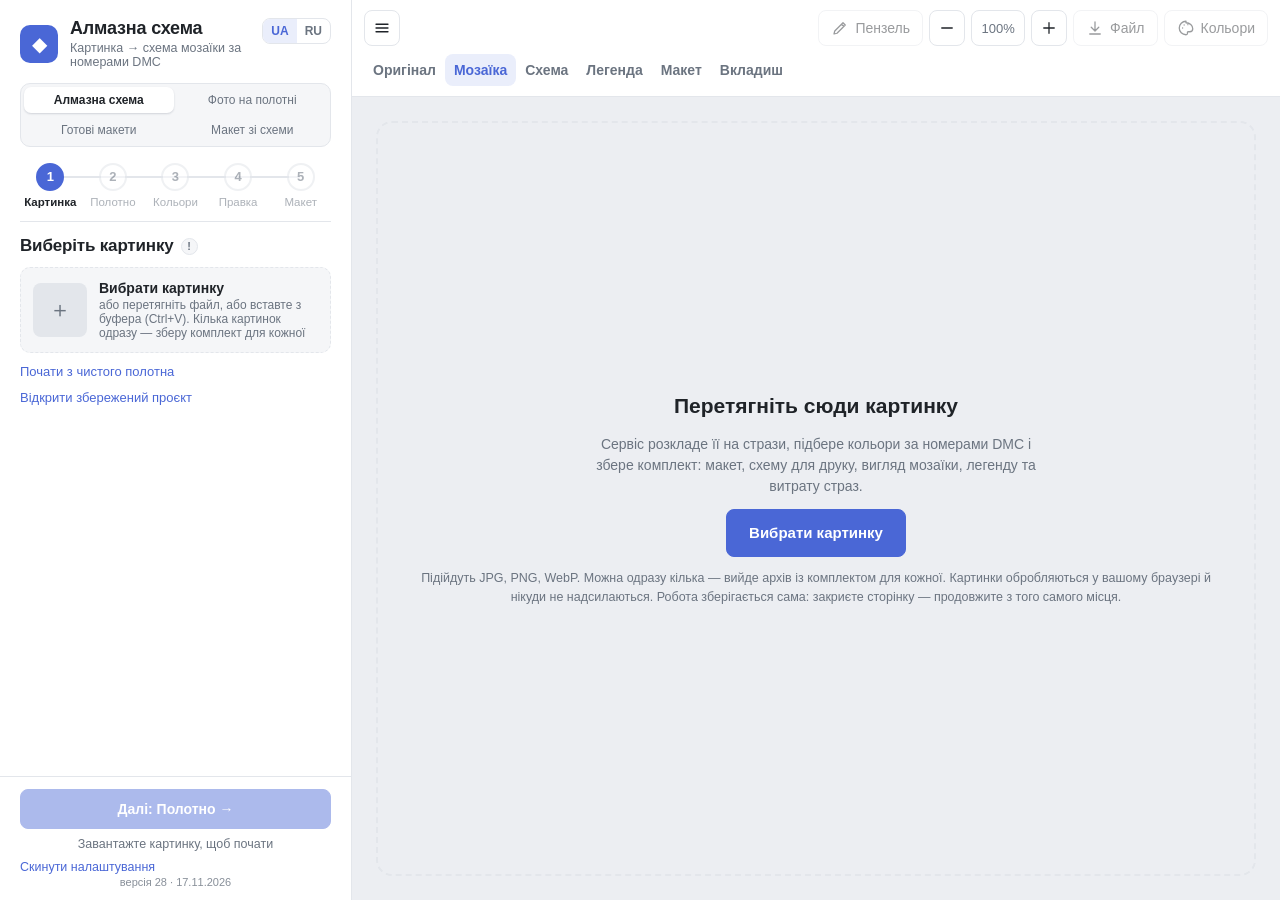
==== commit 6edd1f37: "Версия 28: раздел «Макет из схемы» Схема из программы «Алмазная мозаика» («Схема для печати.png») со" ====
--- a/index.html
+++ b/index.html
@@ -8,7 +8,7 @@
   <meta name="referrer" content="no-referrer">
   <title>Алмазная схема</title>
   <link rel="icon" href="data:image/svg+xml,%3Csvg xmlns='http://www.w3.org/2000/svg' viewBox='0 0 32 32'%3E%3Crect width='32' height='32' rx='7' fill='%232f5bea'/%3E%3Cpath d='M16 6l9 10-9 10-9-10z' fill='%23fff'/%3E%3C/svg%3E">
-  <link rel="stylesheet" href="css/style.css?v=27">
+  <link rel="stylesheet" href="css/style.css?v=28">
 </head>
 <body>
   <svg class="sprite" aria-hidden="true">
@@ -40,10 +40,11 @@
       </div>
     </header>
 
-    <nav class="sections three" aria-label="Разделы сервиса">
+    <nav class="sections four" aria-label="Разделы сервиса">
       <a href="index.html" aria-current="page">Алмазная схема</a>
       <a href="canvas.html">Фото на холсте</a>
       <a href="symbols.html">Готовые макеты</a>
+      <a href="compose.html">Макет из схемы</a>
     </nav>
 
     <nav class="stepper" aria-label="Этапы работы">
@@ -370,11 +371,11 @@
 
   <div class="tip" id="tip" role="tooltip" hidden></div>
 
-  <script src="js/i18n.js?v=27"></script>
-  <script src="js/palette-dmc.js?v=27"></script>
-  <script src="js/files.js?v=27"></script>
-  <script src="js/engine.js?v=27"></script>
-  <script src="js/render.js?v=27"></script>
-  <script src="js/app.js?v=27"></script>
+  <script src="js/i18n.js?v=28"></script>
+  <script src="js/palette-dmc.js?v=28"></script>
+  <script src="js/files.js?v=28"></script>
+  <script src="js/engine.js?v=28"></script>
+  <script src="js/render.js?v=28"></script>
+  <script src="js/app.js?v=28"></script>
 </body>
 </html>
--- a/css/style.css
+++ b/css/style.css
@@ -88,6 +88,8 @@
 .sections a:hover { color: var(--ink); }
 .sections a[aria-current="page"] { background: var(--panel); color: var(--ink); font-weight: 600; box-shadow: 0 1px 2px rgba(20, 30, 60, 0.16); }
 .sections.three a { font-size: 12px; padding: 7px 4px; }
+.sections.four { display: grid; grid-template-columns: 1fr 1fr; }
+.sections.four a { font-size: 12px; padding: 6px 4px; }
 .stepper.four { grid-template-columns: repeat(4, 1fr); }
 /* готовые макеты: список значков и подсветка */
 .sym-rows { list-style: none; margin: 0; padding: 0; display: flex; flex-direction: column; gap: 4px; max-height: 46vh; overflow-y: auto; }
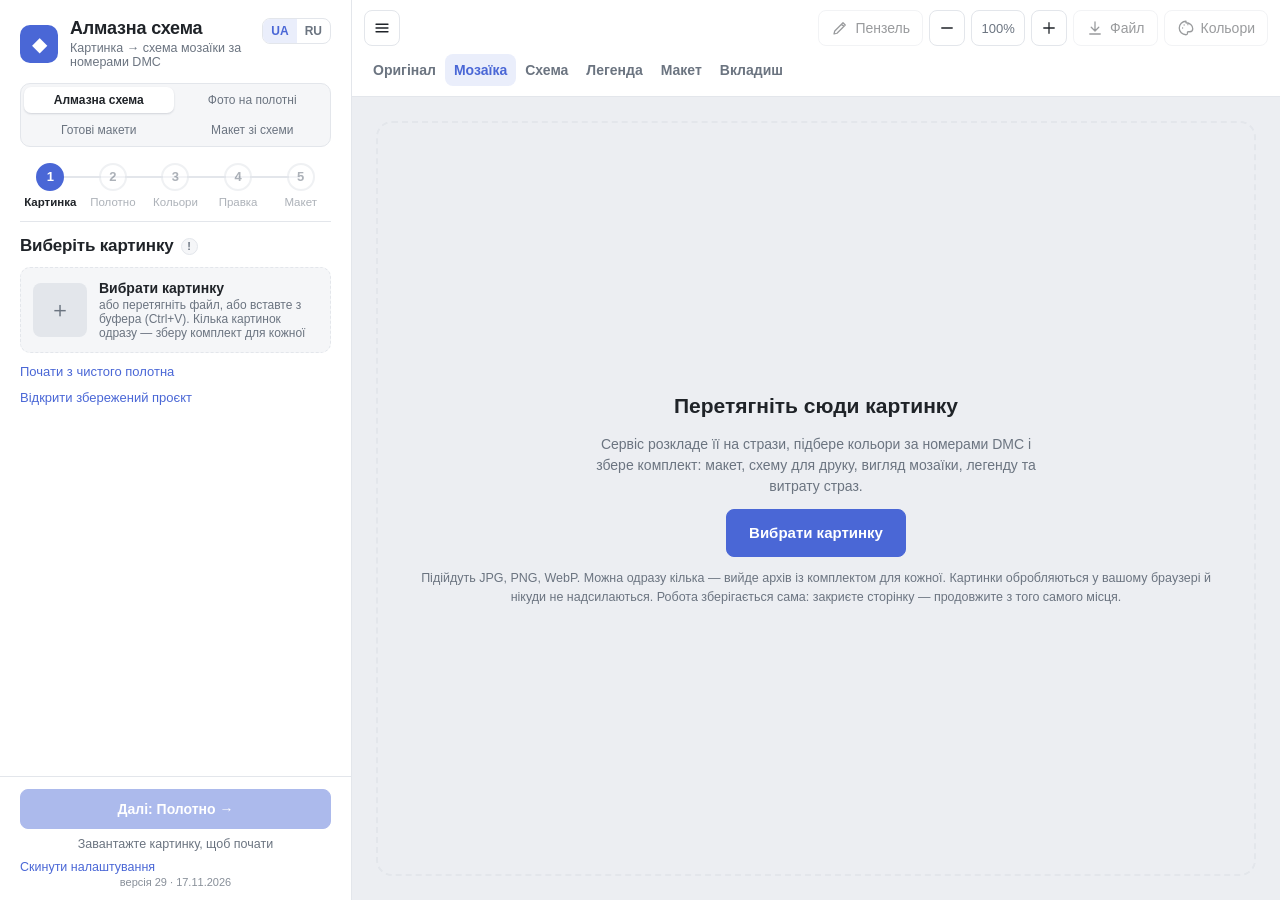
==== commit fc222903: "Версия 29: увеличение схемы, вкладыш и этикетки в «Макете из схемы» - Вкладки «Лист / Схема / Вклады" ====
--- a/index.html
+++ b/index.html
@@ -8,7 +8,7 @@
   <meta name="referrer" content="no-referrer">
   <title>Алмазная схема</title>
   <link rel="icon" href="data:image/svg+xml,%3Csvg xmlns='http://www.w3.org/2000/svg' viewBox='0 0 32 32'%3E%3Crect width='32' height='32' rx='7' fill='%232f5bea'/%3E%3Cpath d='M16 6l9 10-9 10-9-10z' fill='%23fff'/%3E%3C/svg%3E">
-  <link rel="stylesheet" href="css/style.css?v=28">
+  <link rel="stylesheet" href="css/style.css?v=29">
 </head>
 <body>
   <svg class="sprite" aria-hidden="true">
@@ -371,11 +371,11 @@
 
   <div class="tip" id="tip" role="tooltip" hidden></div>
 
-  <script src="js/i18n.js?v=28"></script>
-  <script src="js/palette-dmc.js?v=28"></script>
-  <script src="js/files.js?v=28"></script>
-  <script src="js/engine.js?v=28"></script>
-  <script src="js/render.js?v=28"></script>
-  <script src="js/app.js?v=28"></script>
+  <script src="js/i18n.js?v=29"></script>
+  <script src="js/palette-dmc.js?v=29"></script>
+  <script src="js/files.js?v=29"></script>
+  <script src="js/engine.js?v=29"></script>
+  <script src="js/render.js?v=29"></script>
+  <script src="js/app.js?v=29"></script>
 </body>
 </html>
--- a/css/style.css
+++ b/css/style.css
@@ -90,6 +90,13 @@
 .sections.three a { font-size: 12px; padding: 7px 4px; }
 .sections.four { display: grid; grid-template-columns: 1fr 1fr; }
 .sections.four a { font-size: 12px; padding: 6px 4px; }
+.kit-rows { list-style: none; margin: 0; padding: 0; display: flex; flex-direction: column; gap: 6px; max-height: 340px; overflow: auto; }
+.kit-rows li { display: grid; grid-template-columns: auto 1fr 64px; gap: 8px; align-items: center; }
+.kit-rows .row-thumb img { display: block; height: 30px; }
+.kit-rows input { width: 100%; min-width: 0; padding: 6px 8px; }
+.kit-rows input.sym { text-align: center; font-size: 16px; }
+.kit-rows input.unsure, .kit-rows .sym.unsure { background: #fff4c2; color: #222; border-color: #e0b400; }
+.kit-rows .sym.fixed { text-align: center; font-size: 18px; font-weight: 600; color: var(--accent); }
 .stepper.four { grid-template-columns: repeat(4, 1fr); }
 /* готовые макеты: список значков и подсветка */
 .sym-rows { list-style: none; margin: 0; padding: 0; display: flex; flex-direction: column; gap: 4px; max-height: 46vh; overflow-y: auto; }
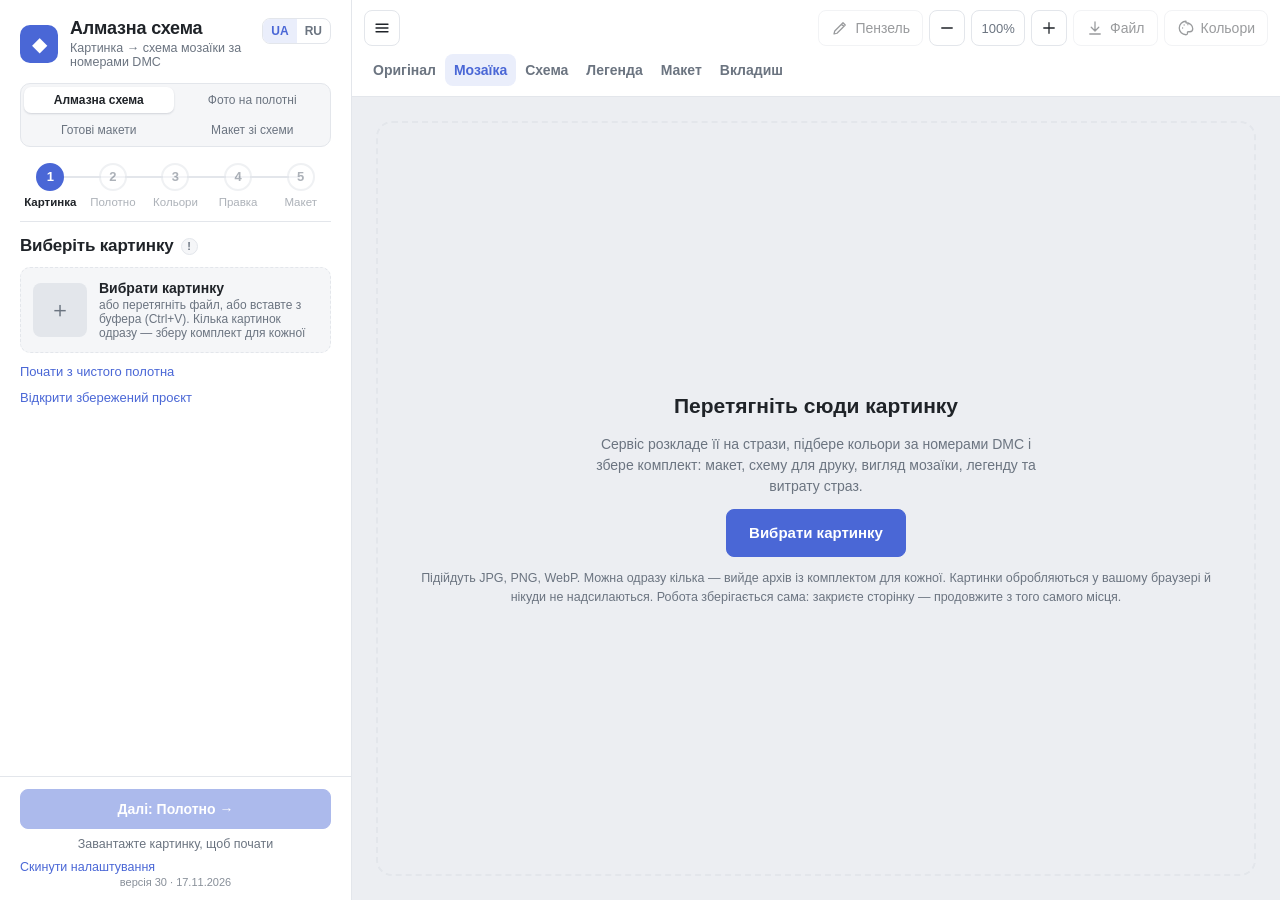
==== commit e7062927: "Версия 30: установка как программа и работа без интернета Манифест, иконки, service worker (сохраняе" ====
--- a/index.html
+++ b/index.html
@@ -3,12 +3,15 @@
 <head>
   <meta charset="utf-8">
   <meta name="viewport" content="width=device-width, initial-scale=1, viewport-fit=cover">
-  <meta http-equiv="Content-Security-Policy" content="default-src 'none'; script-src 'self'; style-src 'self'; img-src 'self' blob: data:; base-uri 'none'; form-action 'none'">
+  <meta http-equiv="Content-Security-Policy" content="default-src 'none'; script-src 'self'; style-src 'self'; img-src 'self' blob: data:; base-uri 'none'; form-action 'none'; manifest-src 'self'">
   <meta name="robots" content="noindex, nofollow">
   <meta name="referrer" content="no-referrer">
   <title>Алмазная схема</title>
   <link rel="icon" href="data:image/svg+xml,%3Csvg xmlns='http://www.w3.org/2000/svg' viewBox='0 0 32 32'%3E%3Crect width='32' height='32' rx='7' fill='%232f5bea'/%3E%3Cpath d='M16 6l9 10-9 10-9-10z' fill='%23fff'/%3E%3C/svg%3E">
-  <link rel="stylesheet" href="css/style.css?v=29">
+  <link rel="manifest" href="manifest.webmanifest">
+  <link rel="apple-touch-icon" href="icons/apple-touch-icon.png">
+  <meta name="theme-color" content="#2f5bea">
+  <link rel="stylesheet" href="css/style.css?v=30">
 </head>
 <body>
   <svg class="sprite" aria-hidden="true">
@@ -256,6 +259,7 @@
       <p class="status" id="status" role="status" aria-live="polite">Загрузите картинку, чтобы начать</p>
       <p class="foot">
         <button type="button" class="link" id="resetAll">Сбросить настройки</button>
+        <button type="button" class="link" id="install" hidden>Установить как программу</button>
         <span id="version"></span>
       </p>
     </footer>
@@ -371,11 +375,12 @@
 
   <div class="tip" id="tip" role="tooltip" hidden></div>
 
-  <script src="js/i18n.js?v=29"></script>
-  <script src="js/palette-dmc.js?v=29"></script>
-  <script src="js/files.js?v=29"></script>
-  <script src="js/engine.js?v=29"></script>
-  <script src="js/render.js?v=29"></script>
-  <script src="js/app.js?v=29"></script>
+  <script src="js/i18n.js?v=30"></script>
+  <script src="js/palette-dmc.js?v=30"></script>
+  <script src="js/files.js?v=30"></script>
+  <script src="js/engine.js?v=30"></script>
+  <script src="js/render.js?v=30"></script>
+  <script src="js/app.js?v=30"></script>
+  <script src="js/pwa.js?v=30"></script>
 </body>
 </html>
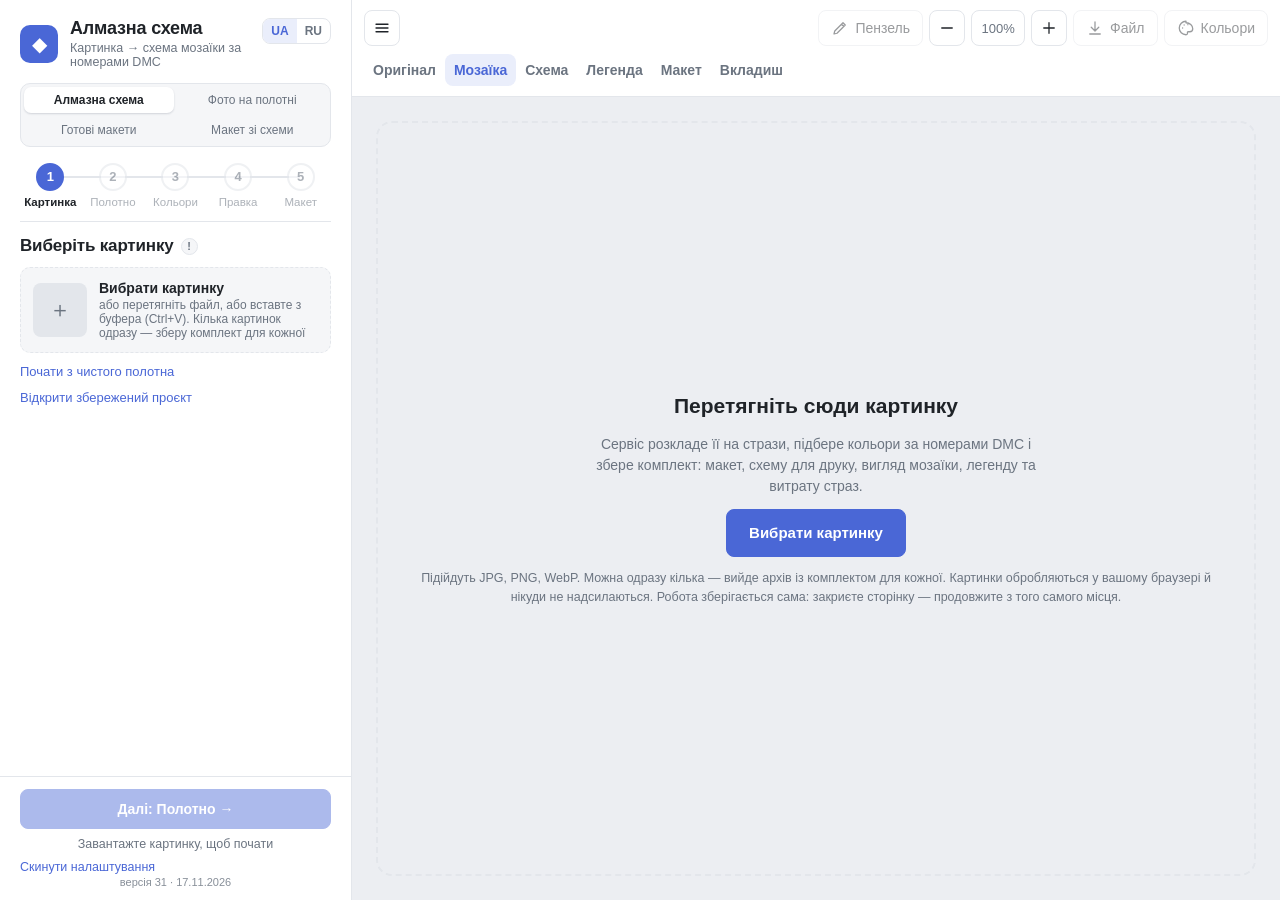
==== commit ad2d7f73: "Версия 31: контрастная сетка — чёрная на светлых клетках, белая на тёмных «Алмазная схема»: тонкие л" ====
--- a/index.html
+++ b/index.html
@@ -11,7 +11,7 @@
   <link rel="manifest" href="manifest.webmanifest">
   <link rel="apple-touch-icon" href="icons/apple-touch-icon.png">
   <meta name="theme-color" content="#2f5bea">
-  <link rel="stylesheet" href="css/style.css?v=30">
+  <link rel="stylesheet" href="css/style.css?v=31">
 </head>
 <body>
   <svg class="sprite" aria-hidden="true">
@@ -375,12 +375,12 @@
 
   <div class="tip" id="tip" role="tooltip" hidden></div>
 
-  <script src="js/i18n.js?v=30"></script>
-  <script src="js/palette-dmc.js?v=30"></script>
-  <script src="js/files.js?v=30"></script>
-  <script src="js/engine.js?v=30"></script>
-  <script src="js/render.js?v=30"></script>
-  <script src="js/app.js?v=30"></script>
-  <script src="js/pwa.js?v=30"></script>
+  <script src="js/i18n.js?v=31"></script>
+  <script src="js/palette-dmc.js?v=31"></script>
+  <script src="js/files.js?v=31"></script>
+  <script src="js/engine.js?v=31"></script>
+  <script src="js/render.js?v=31"></script>
+  <script src="js/app.js?v=31"></script>
+  <script src="js/pwa.js?v=31"></script>
 </body>
 </html>
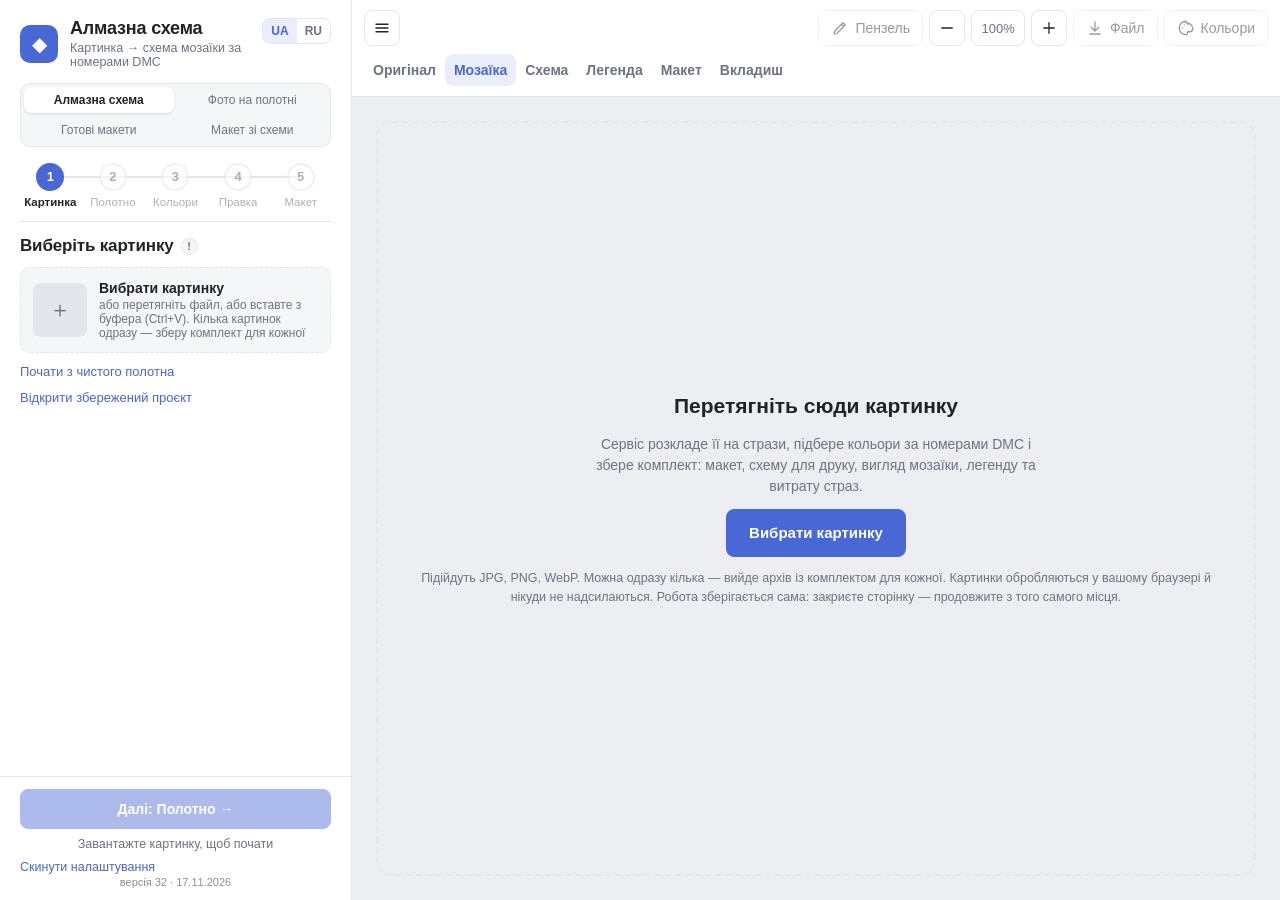
==== commit 665e02eb: "Версия 32: «Фото на холсте» — коллаж, художественные эффекты, надписи Шесть шагов: фото, размер, кол" ====
--- a/index.html
+++ b/index.html
@@ -11,7 +11,7 @@
   <link rel="manifest" href="manifest.webmanifest">
   <link rel="apple-touch-icon" href="icons/apple-touch-icon.png">
   <meta name="theme-color" content="#2f5bea">
-  <link rel="stylesheet" href="css/style.css?v=31">
+  <link rel="stylesheet" href="css/style.css?v=32">
 </head>
 <body>
   <svg class="sprite" aria-hidden="true">
@@ -375,12 +375,12 @@
 
   <div class="tip" id="tip" role="tooltip" hidden></div>
 
-  <script src="js/i18n.js?v=31"></script>
-  <script src="js/palette-dmc.js?v=31"></script>
-  <script src="js/files.js?v=31"></script>
-  <script src="js/engine.js?v=31"></script>
-  <script src="js/render.js?v=31"></script>
-  <script src="js/app.js?v=31"></script>
-  <script src="js/pwa.js?v=31"></script>
+  <script src="js/i18n.js?v=32"></script>
+  <script src="js/palette-dmc.js?v=32"></script>
+  <script src="js/files.js?v=32"></script>
+  <script src="js/engine.js?v=32"></script>
+  <script src="js/render.js?v=32"></script>
+  <script src="js/app.js?v=32"></script>
+  <script src="js/pwa.js?v=32"></script>
 </body>
 </html>
--- a/css/style.css
+++ b/css/style.css
@@ -485,3 +485,49 @@
   .chip { padding: 7px 11px; }
   .stepper button span { width: 30px; height: 30px; }
 }
+
+/* ---------- «Фото на холсте»: коллаж, эффекты, надписи ---------- */
+.stepper.six { grid-template-columns: repeat(6, 1fr); }
+.stepper.six::before { left: 8.3%; right: 8.3%; }
+.stepper.six button { font-size: 11px; }
+.grow { flex: 1; min-width: 0; }
+.row.wrap { flex-wrap: wrap; }
+.field-title { font-size: 13px; color: var(--muted); }
+.photo-list { display: grid; grid-template-columns: repeat(4, 1fr); gap: 6px; }
+.photo-tile { position: relative; aspect-ratio: 1; border: 2px solid transparent; border-radius: 8px; padding: 0; overflow: hidden; background: var(--field) center / cover no-repeat; cursor: pointer; }
+.photo-tile[aria-pressed="true"] { border-color: var(--accent); box-shadow: 0 0 0 1px var(--accent); }
+.photo-tile .num { position: absolute; left: 3px; top: 3px; min-width: 18px; height: 18px; border-radius: 9px; background: rgba(0, 0, 0, 0.62); color: #fff; font-size: 11px; line-height: 18px; text-align: center; padding: 0 4px; }
+.photo-tile.add { display: grid; place-items: center; font-size: 22px; color: var(--muted); border: 1px dashed var(--line); background: none; }
+.tpl-list { display: grid; grid-template-columns: repeat(4, 1fr); gap: 6px; }
+.tpl-item { padding: 5px; display: grid; place-items: center; border-radius: 8px; min-height: 52px; }
+.tpl-item canvas { max-width: 100%; max-height: 46px; display: block; border-radius: 2px; box-shadow: 0 0 0 1px var(--line); }
+.tpl-item[aria-pressed="true"] { border-color: var(--accent); background: var(--accent-soft); box-shadow: 0 0 0 1px var(--accent); }
+.fx-list { display: grid; grid-template-columns: repeat(3, 1fr); gap: 6px; }
+.fx-item { padding: 4px 4px 6px; display: flex; flex-direction: column; align-items: center; gap: 4px; font-size: 12px; line-height: 1.2; border-radius: 8px; text-align: center; }
+.fx-item .fx-thumb { width: 100%; aspect-ratio: 4 / 3; border-radius: 5px; background: var(--field) center / cover no-repeat; }
+.fx-item[aria-pressed="true"] { border-color: var(--accent); background: var(--accent-soft); box-shadow: 0 0 0 1px var(--accent); font-weight: 600; }
+.text-list { list-style: none; margin: 0; padding: 0; display: flex; flex-direction: column; gap: 4px; }
+.text-list button { width: 100%; text-align: left; display: flex; gap: 8px; align-items: center; padding: 7px 9px; }
+.text-list button span { flex: 1; min-width: 0; overflow: hidden; text-overflow: ellipsis; white-space: nowrap; }
+.text-list button small { color: var(--muted); flex: none; }
+.text-list button[aria-pressed="true"] { border-color: var(--accent); background: var(--accent-soft); }
+.text-editor { display: flex; flex-direction: column; gap: 10px; border-top: 1px solid var(--line); padding-top: 10px; }
+.preset-row { display: grid; grid-template-columns: repeat(3, 1fr); gap: 5px; }
+.preset-row button { font-size: 12px; padding: 7px 4px; font-weight: 600; }
+.preset-row .pr-white { background: #6d7a8c; color: #fff; text-shadow: 0 1px 2px rgba(0, 0, 0, 0.7); }
+.preset-row .pr-black { background: #f2f2f2; color: #111; }
+.preset-row .pr-gold { background: linear-gradient(#7a5a12, #e8c766 35%, #fff2bf 50%, #c99a2e 70%, #8f6a17); color: #3a2a05; }
+.preset-row .pr-silver { background: linear-gradient(#6c6c6c, #d9d9d9 35%, #fff 50%, #a6a6a6 70%, #707070); color: #222; }
+.preset-row .pr-outline { background: #6d7a8c; color: #fff; text-shadow: 1px 0 #000, -1px 0 #000, 0 1px #000, 0 -1px #000, 1px 1px #000, -1px -1px #000, 1px -1px #000, -1px 1px #000; }
+.preset-row .pr-plate { background: #6d7a8c; color: #1d1d1d; box-shadow: inset 0 0 0 6px #6d7a8c, inset 0 0 0 40px rgba(255, 255, 255, 0.82); }
+button.toggle.sq { width: 36px; height: 36px; padding: 0; flex: none; }
+.link.danger { color: var(--danger); }
+.busy-note { font-size: 12.5px; color: var(--muted); white-space: nowrap; }
+.busy-note::before { content: ""; display: inline-block; width: 10px; height: 10px; margin-right: 6px; border-radius: 50%; border: 2px solid var(--accent); border-right-color: transparent; vertical-align: -1px; animation: spin 0.8s linear infinite; }
+@keyframes spin { to { transform: rotate(360deg); } }
+.checks { list-style: none; margin: 0; padding: 0; display: flex; flex-direction: column; gap: 4px; font-size: 12.5px; }
+.checks li { padding: 6px 9px; border-radius: 7px; background: var(--field); border: 1px solid var(--line); }
+.checks li.ok { color: var(--ok); }
+.checks li.warn { border-color: #d9a520; }
+.checks li.bad { color: var(--danger); border-color: var(--danger); }
+@media (max-width: 520px) { .photo-list, .tpl-list { grid-template-columns: repeat(3, 1fr); } }
